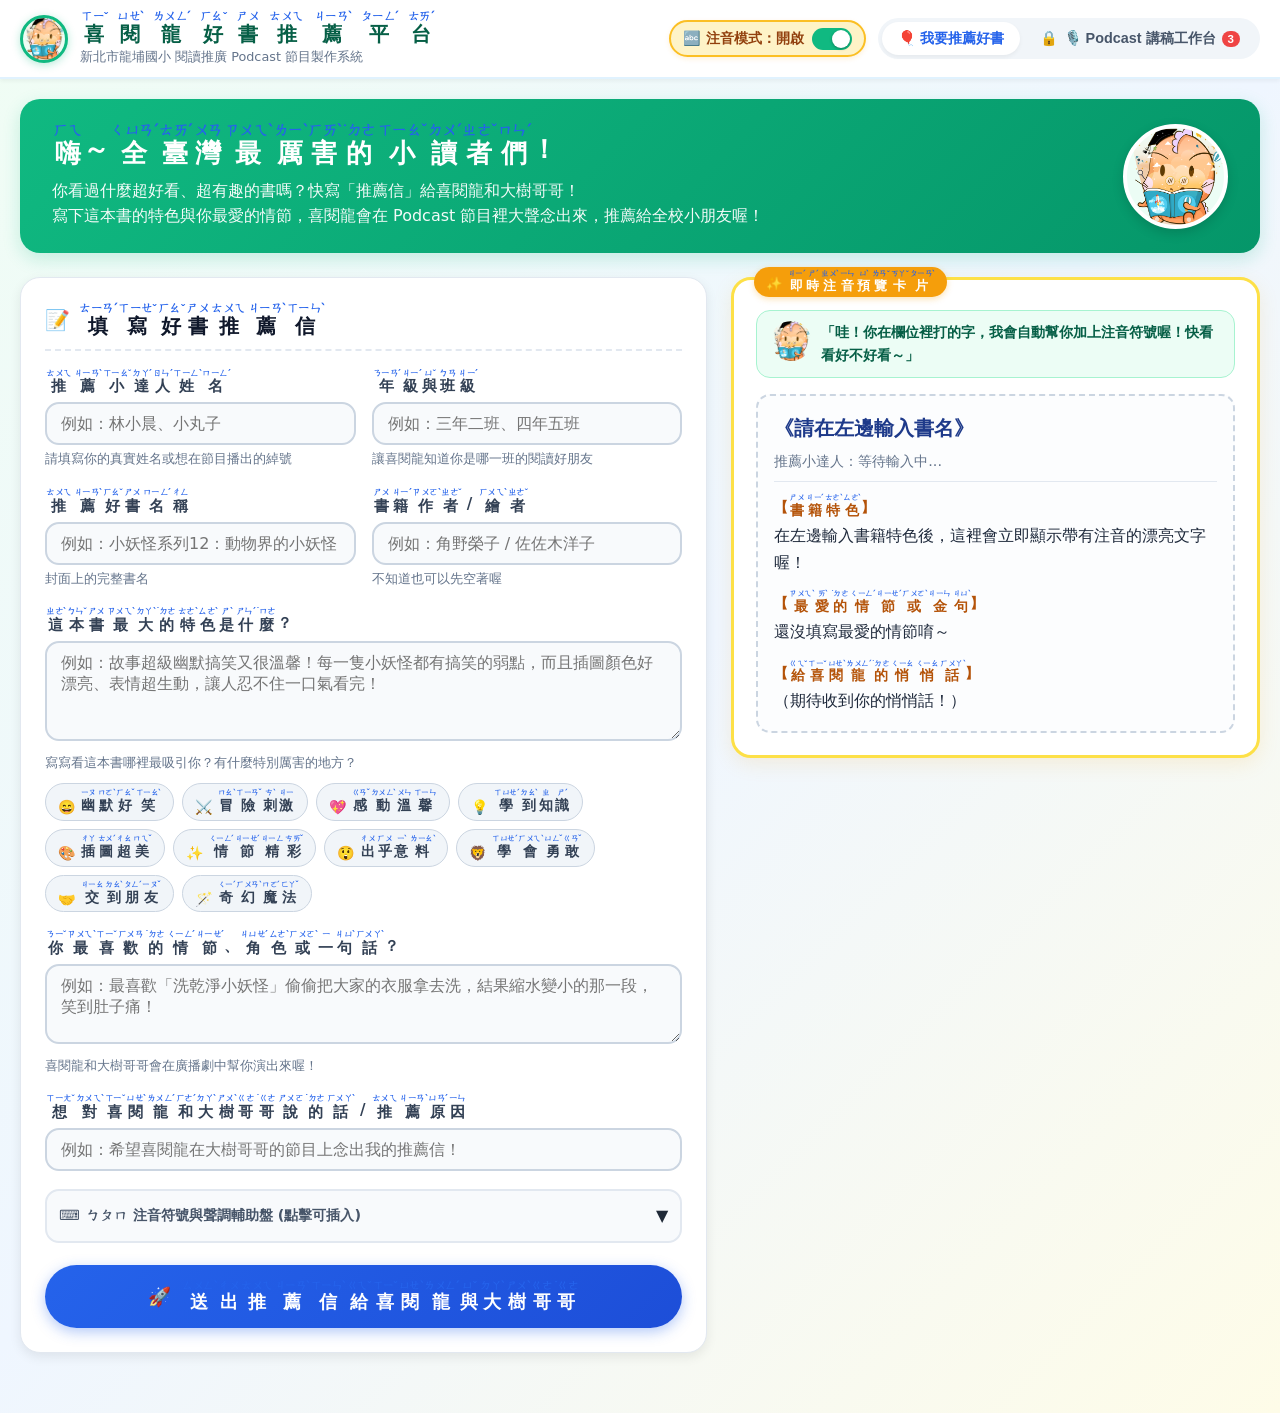
==== index.html @ 8f0fff49 "Add files via upload" ====
<!DOCTYPE html>
<html lang="zh-TW">
<head>
  <meta charset="UTF-8">
  <meta name="viewport" content="width=device-width, initial-scale=1.0">
  <title>喜閱龍的圖書館奇遇 - 國小好書推薦與 Podcast 講稿平台 (GitHub Pages 版)</title>
  <link rel="stylesheet" href="css/style.css">
  <link rel="icon" href="images/reading-dragon.png" type="image/png">
</head>
<body>

  <!-- ==========================================
       頂部導覽列
       ========================================== -->
  <header class="site-header">
    <div class="header-container">
      <a href="#" class="header-brand" id="brandLink">
        <img src="images/reading-dragon.png" alt="喜閱龍吉祥物" class="brand-mascot">
        <div class="brand-title-box">
          <h1 id="siteTitle">喜閱龍好書推薦平台</h1>
          <p id="siteSubtitle">新北市龍埔國小 閱讀推廣 Podcast 節目製作系統</p>
        </div>
      </a>

      <div class="header-actions">
        <!-- 注音開關切換器 -->
        <div class="zhuyin-switch-container" id="zhuyinToggleBtn" title="點擊切換注音模式">
          <span class="zhuyin-switch-label" id="zhuyinSwitchText">
            🔤 注音模式：開啟
          </span>
          <div class="switch-pill"></div>
        </div>

        <!-- 平台模式分頁 (含教師鎖定圖示) -->
        <nav class="tab-nav">
          <button class="tab-btn active" data-tab="recommendTab" id="tabBtnRecommend">
            🎈 我要推薦好書
          </button>
          <button class="tab-btn" data-tab="studioTab" id="tabBtnStudio">
            <span id="studioLockIcon">🔒</span> 🎙️ Podcast 講稿工作台 <span class="badge" id="inboxCountBadge">0</span>
          </button>
        </nav>
      </div>
    </div>
  </header>

  <!-- ==========================================
       主內容容器
       ========================================== -->
  <main class="main-content">

    <!-- ──────────────────────────────────────────
         分頁一：學童推薦好書專區 (Student Tab)
         ────────────────────────────────────────── -->
    <section class="tab-view active" id="recommendTab">
      
      <!-- 英雄橫幅 (Hero Banner) -->
      <div class="hero-banner">
        <div class="hero-text">
          <h2 id="bannerHeading">嗨～全臺灣最厲害的小讀者們！</h2>
          <p id="bannerDesc">
            你看過什麼超好看、超有趣的書嗎？快寫「推薦信」給喜閱龍和大樹哥哥！<br>
            寫下這本書的特色與你最愛的情節，喜閱龍會在 Podcast 節目裡大聲念出來，推薦給全校小朋友喔！
          </p>
        </div>
        <img src="images/reading-dragon.png" alt="喜閱龍閱讀中" class="hero-dragon-img">
      </div>

      <!-- 雙欄佈局：左表單、右即時注音預覽 -->
      <div class="recommend-layout">
        
        <!-- 左側：直接輸入推薦表單 -->
        <div class="card form-card">
          <h3 class="card-title">
            <span>📝</span>
            <span id="formTitle">填寫好書推薦信</span>
          </h3>

          <form id="recommendForm">
            <!-- 推薦人姓名與班級 -->
            <div class="form-row">
              <div class="form-group">
                <label class="form-label" for="studentName" id="lblStudentName">
                  推薦小達人姓名 <span class="label-required">*</span>
                </label>
                <input type="text" id="studentName" class="input-field" placeholder="例如：林小晨、小丸子" required>
                <div class="form-hint" id="hintStudentName">請填寫你的真實姓名或想在節目播出的綽號</div>
              </div>

              <div class="form-group">
                <label class="form-label" for="gradeClass" id="lblGradeClass">
                  年級與班級 <span class="label-required">*</span>
                </label>
                <input type="text" id="gradeClass" class="input-field" placeholder="例如：三年二班、四年五班" required>
                <div class="form-hint" id="hintGradeClass">讓喜閱龍知道你是哪一班的閱讀好朋友</div>
              </div>
            </div>

            <!-- 書名與作者 -->
            <div class="form-row">
              <div class="form-group">
                <label class="form-label" for="bookTitle" id="lblBookTitle">
                  推薦好書名稱 <span class="label-required">*</span>
                </label>
                <input type="text" id="bookTitle" class="input-field" placeholder="例如：小妖怪系列12：動物界的小妖怪" required>
                <div class="form-hint" id="hintBookTitle">封面上的完整書名</div>
              </div>

              <div class="form-group">
                <label class="form-label" for="author" id="lblAuthor">
                  書籍作者 / 繪者
                </label>
                <input type="text" id="author" class="input-field" placeholder="例如：角野榮子 / 佐佐木洋子">
                <div class="form-hint" id="hintAuthor">不知道也可以先空著喔</div>
              </div>
            </div>

            <!-- 書籍特色 (核心欄位) -->
            <div class="form-group">
              <label class="form-label" for="bookFeatures" id="lblBookFeatures">
                這本書最大的特色是什麼？ <span class="label-required">*</span>
              </label>
              <textarea id="bookFeatures" class="textarea-field" placeholder="例如：故事超級幽默搞笑又很溫馨！每一隻小妖怪都有搞笑的弱點，而且插圖顏色好漂亮、表情超生動，讓人忍不住一口氣看完！" required></textarea>
              <div class="form-hint" id="hintBookFeatures">寫寫看這本書哪裡最吸引你？有什麼特別厲害的地方？</div>

              <!-- 快捷靈感標籤 (點擊可直接加到特色) -->
              <div class="tag-container" id="featureTagList">
                <!-- 由 JavaScript 自動產生 -->
              </div>
            </div>

            <!-- 最喜歡的情節或金句 -->
            <div class="form-group">
              <label class="form-label" for="favoriteQuote" id="lblFavoriteQuote">
                你最喜歡的情節、角色或一句話？
              </label>
              <textarea id="favoriteQuote" class="textarea-field" style="min-height: 80px;" placeholder="例如：最喜歡「洗乾淨小妖怪」偷偷把大家的衣服拿去洗，結果縮水變小的那一段，笑到肚子痛！"></textarea>
              <div class="form-hint" id="hintFavoriteQuote">喜閱龍和大樹哥哥會在廣播劇中幫你演出來喔！</div>
            </div>

            <!-- 想對喜閱龍與大樹哥哥說的話 -->
            <div class="form-group">
              <label class="form-label" for="studentMessage" id="lblStudentMessage">
                想對喜閱龍和大樹哥哥說的話 / 推薦原因
              </label>
              <input type="text" id="studentMessage" class="input-field" placeholder="例如：希望喜閱龍在大樹哥哥的節目上念出我的推薦信！">
            </div>

            <!-- 注音符號輔助小工具 (可展開) -->
            <div class="zhuyin-assistant-box">
              <div class="assistant-header" id="assistantToggle">
                <span class="assistant-title">
                  <span>⌨️</span> ㄅㄆㄇ 注音符號與聲調輔助盤 (點擊可插入)
                </span>
                <span id="assistantArrow">▼</span>
              </div>
              <div class="zhuyin-keypad" id="zhuyinKeypad" style="display: none;">
                <!-- 由 JavaScript 產生注音鍵 -->
              </div>
            </div>

            <!-- 送出按鈕 -->
            <div class="submit-btn-box">
              <button type="submit" class="btn-primary" id="btnSubmitRecommendation">
                <span>🚀</span> <span id="btnSubmitText">送出推薦信給喜閱龍與大樹哥哥</span>
              </button>
            </div>
          </form>
        </div>

        <!-- 右側：即時注音推薦卡片 (Live Ruby Preview Card) -->
        <div class="preview-column">
          <div class="preview-sticky">
            <div class="preview-card">
              <div class="preview-badge" id="previewBadgeText">✨ 即時注音預覽卡片</div>
              
              <!-- 喜閱龍對話氣泡 -->
              <div class="preview-dragon-dialog">
                <img src="images/reading-dragon.png" alt="喜閱龍" class="dialog-avatar">
                <div class="dialog-bubble" id="dragonEncourageBubble">
                  「哇！你在欄位裡打的字，我會自動幫你加上注音符號喔！快看看好不好看～」
                </div>
              </div>

              <!-- 成果卡片內容區 -->
              <div class="preview-content-box" id="previewContentBox">
                <div class="preview-book-title" id="previewBookTitle">
                  《請在左邊輸入書名》
                </div>
                <div class="preview-meta" id="previewMeta">
                  推薦小達人：等待輸入中...
                </div>

                <div class="preview-section-title" id="lblPreviewFeatures">【書籍特色】</div>
                <div class="preview-section-body" id="previewFeatures">
                  在左邊輸入書籍特色後，這裡會立即顯示帶有注音的漂亮文字喔！
                </div>

                <div class="preview-section-title" id="lblPreviewQuote" style="margin-top: 14px;">【最愛的情節或金句】</div>
                <div class="preview-section-body" id="previewQuote">
                  還沒填寫最愛的情節唷～
                </div>

                <div class="preview-section-title" id="lblPreviewMessage" style="margin-top: 14px;">【給喜閱龍的悄悄話】</div>
                <div class="preview-section-body" id="previewMessage">
                  （期待收到你的悄悄話！）
                </div>
              </div>
            </div>
          </div>
        </div>

      </div>
    </section>

    <!-- ──────────────────────────────────────────
         分頁二：PODCAST 講稿工作台 (Studio Tab)
         ────────────────────────────────────────── -->
    <section class="tab-view" id="studioTab">
      <div class="studio-grid">
        
        <!-- 左側：推薦信收件匣 (Inbox) -->
        <div class="card inbox-card-panel">
          <div class="card-title" style="justify-content: space-between; flex-wrap: wrap;">
            <span>📬 收到的小朋友推薦</span>
            <div style="display: flex; gap: 6px;">
              <button class="btn-action" id="btnExportData" title="匯出所有推薦信資料備份">💾 備份</button>
              <button class="btn-action" id="btnImportData" title="匯入推薦信備份檔">📥 匯入</button>
            </div>
          </div>
          <p style="font-size: 0.85rem; color: #64748b; margin-bottom: 14px;">
            點擊任一推薦信，即可一鍵套用《喜閱龍 3 分鐘廣播劇》SOP 自動生成 Podcast 講稿！
          </p>

          <input type="file" id="importFileInput" accept=".json" style="display: none;">
          <div class="inbox-list" id="inboxList">
            <!-- 由 JavaScript 動態渲染 -->
          </div>
        </div>

        <!-- 右側：講稿編輯與存檔工作區 (Editor & Archive) -->
        <div class="script-editor-container">
          
          <!-- 頂部工具列 -->
          <div class="editor-toolbar">
            <div class="toolbar-title-box">
              <h3 id="currentEditorTitle">🎙️ Podcast 講稿編寫器</h3>
              <p style="font-size: 0.82rem; color: #64748b;" id="currentEditorMeta">
                依照《喜閱龍的3分鐘圖書館奇遇》SOP 規格自動對接
              </p>
            </div>

            <div class="toolbar-actions">
              <button class="btn-action" id="btnAddScriptLine">➕ 新增對白句</button>
              <button class="btn-action" id="btnCopyMarkdown">📋 複製 Markdown</button>
              <button class="btn-action success" id="btnSaveScript">💾 講稿存檔</button>
              <button class="btn-action warm" id="btnDownloadDocx" title="直接在瀏覽器生成並下載適合錄音者閱讀的 Word 格式講稿">
                📄 下載 Word (.docx)
              </button>
              <button class="btn-action purple" id="btnDownloadPython" title="下載可直接用微軟 Edge-TTS 語音合成的 Python 程式碼">
                🐍 下載 Python 腳本
              </button>
              <button class="btn-action" id="btnLockStudio" title="鎖定工作台並回到學生推薦模式" style="color: #92400e; background: #fef3c7;">
                🔒 鎖定回到學生端
              </button>
            </div>
          </div>

          <!-- 集數與中繼資訊列 -->
          <div class="card" style="padding: 16px 20px;">
            <div class="form-row">
              <div class="form-group" style="margin-bottom: 0;">
                <label class="form-label" style="font-size: 0.88rem;">集數編號與節目名稱</label>
                <input type="text" id="scriptEpisodeName" class="input-field" value="喜閱龍_第一集_動物界的小妖怪">
              </div>
              <div class="form-group" style="margin-bottom: 0;">
                <label class="form-label" style="font-size: 0.88rem;">小讀者推薦人資訊</label>
                <input type="text" id="scriptRecommenderInfo" class="input-field" value="三年二班 林小晨小朋友">
              </div>
            </div>
          </div>

          <!-- 對白清單工作區 -->
          <div class="card">
            <div style="font-size: 1.1rem; font-weight: 800; margin-bottom: 14px; display: flex; justify-content: space-between; align-items: center; flex-wrap: wrap; gap: 8px;">
              <span>🎭 廣播劇對白腳本 (共 <span id="scriptLineCount">0</span> 句)</span>
              <span style="font-size: 0.82rem; color: #64748b; font-weight: normal;">
                🌳大樹哥哥: zh-TW-YunJhe | 🦕喜閱龍: zh-TW-HsiaoYu
              </span>
            </div>

            <div class="script-lines-list" id="scriptLinesContainer">
              <!-- 由 JavaScript 動態生成對白行卡片 -->
            </div>
          </div>

          <!-- 產出代碼檢視區 (自動折行，無左右拉條) -->
          <div class="output-tab-container">
            <div style="display: flex; justify-content: space-between; align-items: center; margin-bottom: 12px; flex-wrap: wrap; gap: 8px;">
              <h4 style="font-size: 1rem; color: #334155;">📄 產出講稿即時檢視 (Markdown 講稿 ＆ Python 合成代碼)</h4>
              <div style="display: flex; gap: 8px;">
                <button class="btn-action primary" id="btnToggleMdPreview">Markdown 講稿</button>
                <button class="btn-action" id="btnTogglePyPreview">Python 代碼</button>
              </div>
            </div>
            <pre class="code-preview-block" id="codePreviewBlock">點擊上方「講稿存檔」或「一鍵轉換」後，此處將自動產生符合標準 SOP 的 Markdown 講稿與 Python 代碼。</pre>
          </div>

          <!-- 已存檔講稿清單 (Saved Archive) -->
          <div class="card">
            <div style="font-size: 1.1rem; font-weight: 800; margin-bottom: 12px; display: flex; justify-content: space-between; align-items: center; flex-wrap: wrap; gap: 8px;">
              <span>🗂️ 已存檔 Podcast 講稿庫</span>
            </div>
            <div id="savedScriptsList" style="display: flex; flex-direction: column; gap: 10px;">
              <!-- 由 JavaScript 渲染 -->
            </div>
          </div>

        </div>

      </div>
    </section>

  </main>

  <!-- 教師工作台權限驗證彈窗 (避免學童誤入) -->
  <div class="modal-overlay" id="teacherAuthModal" style="display: none;">
    <div class="modal-card">
      <div class="modal-header">
        <div class="modal-title">
          <span>🔐</span> 教師專用工作台權限驗證
        </div>
        <button type="button" class="modal-close-btn" id="btnCancelAuth">✕</button>
      </div>
      <div class="modal-body">
        <p style="font-size: 0.95rem; color: #475569; margin-bottom: 12px; line-height: 1.6;">
          此工作台為<b>課研組教師與錄音製作團隊專用</b>。<br>
          為避免學童在推薦好書時誤入或變更廣播劇講稿，請輸入教師通行密碼：
        </p>
        <div class="form-group" style="margin-bottom: 6px;">
          <input type="password" id="teacherPasscodeInput" class="input-field" placeholder="請輸入通行密碼 (預設：115)" autofocus>
          <div class="form-hint" style="color: #64748b; margin-top: 6px;">
            💡 系統預設通行碼為 <b>115</b> (代表 115 課研組)
          </div>
        </div>
        <div id="authErrorMsg" style="color: #ef4444; font-size: 0.88rem; font-weight: 700; display: none; margin-top: 8px;">
          ⚠️ 密碼錯誤，請重新輸入！如需協助請洽課研組。
        </div>
      </div>
      <div class="modal-footer">
        <button type="button" class="btn-action" id="btnCancelAuth2">取消回到推薦專區</button>
        <button type="button" class="btn-action primary" id="btnConfirmAuth">🔓 解鎖進入工作台</button>
      </div>
    </div>
  </div>

  <!-- 浮動提示元件 (Toast) -->
  <div class="toast" id="toastBox">
    <span id="toastIcon">✨</span>
    <span id="toastMessage">操作成功</span>
  </div>

  <!-- 引用外部函式庫 (均包含於本專案中，支援純前端與離線運作) -->
  <script src="lib/pinyin-pro.js"></script>
  <script src="lib/zhuyin-engine.js"></script>
  <script src="lib/docx.umd.js"></script>
  <script src="lib/FileSaver.min.js"></script>
  <script src="js/app.js"></script>
</body>
</html>
---- css/style.css ----
/* ==========================================================================
   國小學童閱讀推薦平台 & 喜閱龍 PODCAST 講稿編寫系統
   設計風格：童趣活潑、溫暖親切、大字體、注音友善、現代專業
   版面調整：完全無左右拉條 (No Horizontal Scrollbars)、流暢響應式寬度
   ========================================================================== */

:root {
  --primary-color: #2563eb;
  --primary-hover: #1d4ed8;
  --primary-light: #eff6ff;
  --dragon-green: #10b981;
  --dragon-dark: #047857;
  --dragon-light: #ecfdf5;
  --warm-yellow: #f59e0b;
  --soft-yellow: #fef3c7;
  --coral-red: #ef4444;
  --soft-pink: #fdf2f8;
  --tree-brown: #8b5cf6;
  --bg-gradient: linear-gradient(135deg, #f0fdf4 0%, #eff6ff 50%, #fefce8 100%);
  --card-bg: #ffffff;
  --text-main: #1f2937;
  --text-muted: #4b5563;
  --border-color: #e2e8f0;
  --radius-sm: 8px;
  --radius-md: 14px;
  --radius-lg: 20px;
  --radius-pill: 9999px;
  --shadow-sm: 0 2px 4px rgba(0, 0, 0, 0.05);
  --shadow-md: 0 4px 12px rgba(0, 0, 0, 0.08);
  --shadow-lg: 0 8px 24px rgba(0, 0, 0, 0.12);
  --font-family: system-ui, -apple-system, "Segoe UI", Roboto, "Helvetica Neue", "Microsoft JhengHei", "微軟正黑體", sans-serif;
  --font-zhuyin: "BiauKai", "DFKai-SB", "標楷體", "Microsoft JhengHei", sans-serif;
}

/* 全域重設與防止左右拉條 */
*, *::before, *::after {
  box-sizing: border-box;
  margin: 0;
  padding: 0;
}

html, body {
  width: 100%;
  max-width: 100vw;
  overflow-x: hidden; /* 徹底杜絕左右捲軸拉條 */
}

body {
  font-family: var(--font-family);
  background: var(--bg-gradient);
  color: var(--text-main);
  min-height: 100vh;
  line-height: 1.6;
  padding-bottom: 60px;
}

/* ==========================================================================
   注音模式 (Ruby & Bopomofo)
   ========================================================================== */
ruby.zhuyin-char {
  display: inline-flex;
  flex-direction: column-reverse;
  align-items: center;
  justify-content: center;
  vertical-align: bottom;
  margin: 0 1px;
  line-height: 1.25;
}

rt.zhuyin-rt {
  font-family: var(--font-zhuyin);
  font-size: 0.58em;
  font-weight: 600;
  color: #2563eb;
  line-height: 1;
  text-align: center;
  user-select: none;
  letter-spacing: -0.5px;
  display: block;
}

/* 關閉注音模式時 */
body.zhuyin-off rt.zhuyin-rt {
  display: none !important;
}

body.zhuyin-off ruby.zhuyin-char {
  display: inline;
  margin: 0;
}

/* ==========================================================================
   頂部導覽列 (Header)
   ========================================================================== */
.site-header {
  background: rgba(255, 255, 255, 0.95);
  backdrop-filter: blur(10px);
  border-bottom: 2px solid #e0f2fe;
  position: sticky;
  top: 0;
  z-index: 100;
  box-shadow: var(--shadow-sm);
  width: 100%;
}

.header-container {
  max-width: 1400px;
  width: 100%;
  margin: 0 auto;
  padding: 10px 20px;
  display: flex;
  align-items: center;
  justify-content: space-between;
  flex-wrap: wrap;
  gap: 12px;
}

.header-brand {
  display: flex;
  align-items: center;
  gap: 12px;
  text-decoration: none;
  color: inherit;
}

.brand-mascot {
  width: 48px;
  height: 48px;
  border-radius: 50%;
  object-fit: cover;
  border: 3px solid #10b981;
  background: #ecfdf5;
  box-shadow: 0 2px 8px rgba(16, 185, 129, 0.3);
  transition: transform 0.3s ease;
  flex-shrink: 0;
}

.brand-mascot:hover {
  transform: rotate(8deg) scale(1.08);
}

.brand-title-box h1 {
  font-size: 1.25rem;
  font-weight: 800;
  color: #065f46;
  display: flex;
  align-items: center;
  gap: 8px;
}

.brand-title-box p {
  font-size: 0.8rem;
  color: #64748b;
  font-weight: 500;
}

.header-actions {
  display: flex;
  align-items: center;
  flex-wrap: wrap;
  gap: 12px;
}

/* 注音開關切換器 */
.zhuyin-switch-container {
  display: flex;
  align-items: center;
  gap: 8px;
  background: var(--soft-yellow);
  padding: 5px 12px;
  border-radius: var(--radius-pill);
  border: 2px solid #fbbf24;
  cursor: pointer;
  user-select: none;
  box-shadow: 0 2px 5px rgba(245, 158, 11, 0.15);
  transition: all 0.2s ease;
}

.zhuyin-switch-container:hover {
  background: #fde68a;
  transform: translateY(-1px);
}

.zhuyin-switch-label {
  font-weight: 700;
  color: #92400e;
  font-size: 0.88rem;
  display: flex;
  align-items: center;
  gap: 4px;
}

.switch-pill {
  width: 40px;
  height: 22px;
  background: #d1d5db;
  border-radius: 11px;
  position: relative;
  transition: background 0.3s;
}

.switch-pill::after {
  content: '';
  position: absolute;
  top: 2px;
  left: 2px;
  width: 18px;
  height: 18px;
  background: white;
  border-radius: 50%;
  transition: transform 0.3s cubic-bezier(0.4, 0, 0.2, 1);
  box-shadow: 0 1px 3px rgba(0, 0, 0, 0.3);
}

body:not(.zhuyin-off) .switch-pill {
  background: #10b981;
}

body:not(.zhuyin-off) .switch-pill::after {
  transform: translateX(18px);
}

/* 平台模式分頁按鈕 */
.tab-nav {
  display: flex;
  background: #f1f5f9;
  padding: 4px;
  border-radius: var(--radius-pill);
  gap: 4px;
}

.tab-btn {
  border: none;
  background: transparent;
  padding: 7px 16px;
  border-radius: var(--radius-pill);
  font-size: 0.9rem;
  font-weight: 700;
  cursor: pointer;
  color: #475569;
  display: flex;
  align-items: center;
  gap: 6px;
  transition: all 0.2s ease;
  white-space: nowrap;
}

.tab-btn:hover {
  color: #1e293b;
}

.tab-btn.active {
  background: white;
  color: var(--primary-color);
  box-shadow: var(--shadow-sm);
}

.badge {
  background: #ef4444;
  color: white;
  font-size: 0.72rem;
  padding: 2px 6px;
  border-radius: 10px;
  font-weight: 800;
}

/* 教師專用鎖定模式標記 */
.teacher-mode-pill {
  display: inline-flex;
  align-items: center;
  gap: 6px;
  background: #fef3c7;
  color: #92400e;
  border: 1px solid #f59e0b;
  padding: 4px 10px;
  border-radius: var(--radius-pill);
  font-size: 0.8rem;
  font-weight: 700;
}

/* ==========================================================================
   主內容區 (Main Container) - 流暢寬度無左右拉條
   ========================================================================== */
.main-content {
  max-width: 1400px;
  width: 100%;
  margin: 20px auto 0;
  padding: 0 20px;
  box-sizing: border-box;
}

.tab-view {
  display: none;
  width: 100%;
  max-width: 100%;
  animation: fadeIn 0.3s ease;
}

.tab-view.active {
  display: block;
}

@keyframes fadeIn {
  from { opacity: 0; transform: translateY(6px); }
  to { opacity: 1; transform: translateY(0); }
}

/* ==========================================================================
   學童推薦專區 (Student Tab)
   ========================================================================== */
.hero-banner {
  background: linear-gradient(135deg, #10b981 0%, #059669 100%);
  color: white;
  border-radius: var(--radius-lg);
  padding: 24px 32px;
  display: flex;
  align-items: center;
  justify-content: space-between;
  gap: 20px;
  margin-bottom: 24px;
  box-shadow: 0 6px 18px rgba(16, 185, 129, 0.2);
  position: relative;
  overflow: hidden;
  width: 100%;
}

.hero-text h2 {
  font-size: 1.6rem;
  font-weight: 800;
  margin-bottom: 8px;
}

.hero-text p {
  font-size: 1rem;
  opacity: 0.95;
  line-height: 1.6;
}

.hero-dragon-img {
  width: 105px;
  height: 105px;
  object-fit: cover;
  border-radius: 50%;
  border: 4px solid white;
  box-shadow: 0 4px 12px rgba(0, 0, 0, 0.15);
  background: #ecfdf5;
  flex-shrink: 0;
}

/* 推薦專區佈局 */
.recommend-layout {
  display: grid;
  grid-template-columns: 1.3fr minmax(320px, 1fr);
  gap: 24px;
  width: 100%;
}

@media (max-width: 950px) {
  .recommend-layout {
    grid-template-columns: 1fr;
  }
}

.card {
  background: var(--card-bg);
  border-radius: var(--radius-lg);
  padding: 24px;
  box-shadow: var(--shadow-md);
  border: 1px solid var(--border-color);
  width: 100%;
  box-sizing: border-box;
}

.card-title {
  font-size: 1.25rem;
  font-weight: 800;
  color: #0f172a;
  display: flex;
  align-items: center;
  gap: 8px;
  margin-bottom: 18px;
  padding-bottom: 10px;
  border-bottom: 2px dashed #e2e8f0;
}

/* 表單元件 */
.form-group {
  margin-bottom: 18px;
  width: 100%;
}

.form-row {
  display: grid;
  grid-template-columns: 1fr 1fr;
  gap: 16px;
  width: 100%;
}

@media (max-width: 640px) {
  .form-row {
    grid-template-columns: 1fr;
  }
}

.form-label {
  display: block;
  font-size: 0.95rem;
  font-weight: 700;
  color: #334155;
  margin-bottom: 6px;
}

.label-required {
  color: #ef4444;
  margin-left: 4px;
}

.form-hint {
  font-size: 0.8rem;
  color: #64748b;
  margin-top: 4px;
}

.input-field, .select-field, .textarea-field {
  width: 100%;
  padding: 10px 14px;
  font-size: 1rem;
  font-family: inherit;
  border: 2px solid #cbd5e1;
  border-radius: var(--radius-md);
  background: #f8fafc;
  color: #1e293b;
  transition: all 0.2s ease;
  outline: none;
  box-sizing: border-box;
}

.input-field:focus, .select-field:focus, .textarea-field:focus {
  border-color: #3b82f6;
  background: #ffffff;
  box-shadow: 0 0 0 3px rgba(59, 130, 246, 0.15);
}

.textarea-field {
  resize: vertical;
  min-height: 100px;
}

/* 快捷靈感標籤 */
.tag-container {
  display: flex;
  flex-wrap: wrap;
  gap: 8px;
  margin-top: 10px;
}

.tag-btn {
  background: #f1f5f9;
  border: 1px solid #cbd5e1;
  border-radius: var(--radius-pill);
  padding: 5px 12px;
  font-size: 0.88rem;
  font-weight: 600;
  color: #334155;
  cursor: pointer;
  transition: all 0.2s ease;
  user-select: none;
}

.tag-btn:hover {
  background: #e0f2fe;
  border-color: #38bdf8;
  color: #0369a1;
  transform: translateY(-1px);
}

/* 注音小鍵盤 / 輔助工具 */
.zhuyin-assistant-box {
  background: #f8fafc;
  border: 2px solid #e2e8f0;
  border-radius: var(--radius-md);
  padding: 12px;
  margin-top: 14px;
}

.assistant-header {
  display: flex;
  align-items: center;
  justify-content: space-between;
  cursor: pointer;
  user-select: none;
}

.assistant-title {
  font-size: 0.9rem;
  font-weight: 700;
  color: #475569;
  display: flex;
  align-items: center;
  gap: 6px;
}

.zhuyin-keypad {
  display: grid;
  grid-template-columns: repeat(auto-fill, minmax(30px, 1fr));
  gap: 5px;
  margin-top: 10px;
}

.zhuyin-key {
  background: white;
  border: 1px solid #cbd5e1;
  border-radius: 6px;
  padding: 5px 0;
  font-size: 0.95rem;
  font-weight: 700;
  font-family: var(--font-zhuyin);
  color: #1e293b;
  cursor: pointer;
  text-align: center;
  transition: all 0.15s;
}

.zhuyin-key:hover {
  background: #dbeafe;
  border-color: #60a5fa;
  color: #1d4ed8;
  transform: scale(1.08);
}

.zhuyin-key.tone {
  background: #fef3c7;
  border-color: #f59e0b;
  color: #b45309;
}

/* 送出按鈕 */
.submit-btn-box {
  margin-top: 22px;
}

.btn-primary {
  width: 100%;
  background: linear-gradient(135deg, #2563eb 0%, #1d4ed8 100%);
  color: white;
  border: none;
  border-radius: var(--radius-pill);
  padding: 15px 24px;
  font-size: 1.15rem;
  font-weight: 800;
  cursor: pointer;
  display: flex;
  align-items: center;
  justify-content: center;
  gap: 10px;
  box-shadow: 0 4px 14px rgba(37, 99, 235, 0.35);
  transition: all 0.2s ease;
}

.btn-primary:hover {
  background: linear-gradient(135deg, #1d4ed8 0%, #1e40af 100%);
  transform: translateY(-2px);
  box-shadow: 0 6px 20px rgba(37, 99, 235, 0.45);
}

/* 右側預覽卡片 */
.preview-sticky {
  position: sticky;
  top: 86px;
}

.preview-card {
  background: #ffffff;
  border-radius: var(--radius-lg);
  border: 3px solid #fde047;
  padding: 22px;
  box-shadow: 0 6px 20px rgba(245, 158, 11, 0.12);
  position: relative;
  width: 100%;
  box-sizing: border-box;
}

.preview-badge {
  position: absolute;
  top: -13px;
  left: 20px;
  background: #f59e0b;
  color: white;
  font-size: 0.82rem;
  font-weight: 800;
  padding: 3px 12px;
  border-radius: var(--radius-pill);
  box-shadow: 0 2px 6px rgba(245, 158, 11, 0.3);
}

.preview-dragon-dialog {
  display: flex;
  align-items: flex-start;
  gap: 10px;
  background: #ecfdf5;
  border-radius: var(--radius-md);
  padding: 10px 14px;
  margin-top: 8px;
  margin-bottom: 16px;
  border: 1px solid #a7f3d0;
}

.dialog-avatar {
  width: 40px;
  height: 40px;
  border-radius: 50%;
  object-fit: cover;
  flex-shrink: 0;
}

.dialog-bubble {
  font-size: 0.9rem;
  color: #065f46;
  font-weight: 600;
}

.preview-content-box {
  background: #fcfdfe;
  border: 2px dashed #cbd5e1;
  border-radius: var(--radius-md);
  padding: 16px;
  min-height: 220px;
  box-sizing: border-box;
  word-break: break-all;
}

.preview-book-title {
  font-size: 1.25rem;
  font-weight: 800;
  color: #1e3a8a;
  margin-bottom: 6px;
}

.preview-meta {
  font-size: 0.9rem;
  color: #64748b;
  margin-bottom: 12px;
  padding-bottom: 8px;
  border-bottom: 1px solid #e2e8f0;
}

.preview-section-title {
  font-size: 0.85rem;
  font-weight: 700;
  color: #b45309;
  margin-top: 10px;
  margin-bottom: 3px;
}

.preview-section-body {
  font-size: 1rem;
  line-height: 1.7;
  color: #1e293b;
}

/* ==========================================================================
   PODCAST 講稿工作台 (Studio Tab) - 徹底優化版面寬度，不使用左右拉條
   ========================================================================== */
.studio-grid {
  display: grid;
  grid-template-columns: 310px minmax(0, 1fr);
  gap: 20px;
  width: 100%;
  max-width: 100%;
  box-sizing: border-box;
}

@media (max-width: 1080px) {
  .studio-grid {
    grid-template-columns: minmax(0, 1fr);
  }
}

/* 推薦信收件匣 */
.inbox-card-panel {
  width: 100%;
  box-sizing: border-box;
}

.inbox-list {
  display: flex;
  flex-direction: column;
  gap: 10px;
  max-height: 700px;
  overflow-y: auto;
  overflow-x: hidden;
  padding-right: 4px;
  width: 100%;
  box-sizing: border-box;
}

.inbox-card {
  background: white;
  border: 2px solid #e2e8f0;
  border-radius: var(--radius-md);
  padding: 12px 14px;
  cursor: pointer;
  transition: all 0.2s ease;
  width: 100%;
  box-sizing: border-box;
}

.inbox-card:hover {
  border-color: #93c5fd;
  transform: translateY(-2px);
  box-shadow: var(--shadow-sm);
}

.inbox-card.active {
  border-color: #2563eb;
  background: #eff6ff;
  box-shadow: 0 4px 12px rgba(37, 99, 235, 0.12);
}

.inbox-card-header {
  display: flex;
  justify-content: space-between;
  align-items: center;
  margin-bottom: 4px;
}

.inbox-student {
  font-weight: 800;
  font-size: 0.9rem;
  color: #1e293b;
}

.inbox-time {
  font-size: 0.72rem;
  color: #94a3b8;
}

.inbox-book {
  font-weight: 700;
  font-size: 1rem;
  color: #1d4ed8;
  margin-bottom: 4px;
  word-break: break-all;
}

.inbox-features-snippet {
  font-size: 0.82rem;
  color: #64748b;
  display: -webkit-box;
  -webkit-line-clamp: 2;
  -webkit-box-orient: vertical;
  overflow: hidden;
}

/* 講稿編輯核心區 */
.script-editor-container {
  display: flex;
  flex-direction: column;
  gap: 18px;
  width: 100%;
  min-width: 0;
  box-sizing: border-box;
}

.editor-toolbar {
  display: flex;
  align-items: center;
  justify-content: space-between;
  flex-wrap: wrap;
  gap: 10px;
  background: white;
  padding: 14px 18px;
  border-radius: var(--radius-md);
  border: 1px solid var(--border-color);
  box-shadow: var(--shadow-sm);
  width: 100%;
  box-sizing: border-box;
}

.toolbar-title-box h3 {
  font-size: 1.15rem;
  color: #0f172a;
}

.toolbar-actions {
  display: flex;
  gap: 8px;
  flex-wrap: wrap;
  align-items: center;
}

.btn-action {
  border: none;
  background: #f1f5f9;
  color: #334155;
  font-weight: 700;
  font-size: 0.86rem;
  padding: 7px 14px;
  border-radius: var(--radius-pill);
  cursor: pointer;
  display: inline-flex;
  align-items: center;
  gap: 5px;
  transition: all 0.2s ease;
  white-space: nowrap;
}

.btn-action:hover {
  background: #e2e8f0;
  color: #0f172a;
}

.btn-action.success {
  background: #10b981;
  color: white;
}

.btn-action.success:hover {
  background: #059669;
}

.btn-action.primary {
  background: #2563eb;
  color: white;
}

.btn-action.primary:hover {
  background: #1d4ed8;
}

.btn-action.warm {
  background: #f59e0b;
  color: white;
}

.btn-action.warm:hover {
  background: #d97706;
}

.btn-action.purple {
  background: #8b5cf6;
  color: white;
}

.btn-action.purple:hover {
  background: #7c3aed;
}

/* 對白行列表 */
.script-lines-list {
  display: flex;
  flex-direction: column;
  gap: 12px;
  width: 100%;
  box-sizing: border-box;
}

.script-line-card {
  background: white;
  border-radius: var(--radius-md);
  border: 1px solid #e2e8f0;
  padding: 14px 16px;
  box-shadow: var(--shadow-sm);
  transition: all 0.2s ease;
  width: 100%;
  box-sizing: border-box;
}

.script-line-card:hover {
  box-shadow: var(--shadow-md);
  border-color: #cbd5e1;
}

.script-line-card.role-dashu {
  border-left: 6px solid #8b5cf6;
}

.script-line-card.role-dragon {
  border-left: 6px solid #10b981;
}

.script-line-card.role-student {
  border-left: 6px solid #f59e0b;
}

.line-header {
  display: flex;
  align-items: center;
  justify-content: space-between;
  flex-wrap: wrap;
  gap: 10px;
  width: 100%;
  margin-bottom: 10px;
}

.line-header-left {
  display: flex;
  align-items: center;
  gap: 8px;
  flex-wrap: wrap;
}

.line-index-badge {
  background: #f1f5f9;
  color: #475569;
  font-weight: 800;
  font-size: 0.78rem;
  padding: 2px 7px;
  border-radius: 6px;
}

.role-select {
  padding: 4px 8px;
  font-size: 0.85rem;
  font-weight: 700;
  border-radius: 6px;
  border: 1px solid #cbd5e1;
  background: white;
  cursor: pointer;
  outline: none;
}

/* 聲學調校複合控制項 (下拉選單＋手動輸入支援) */
.line-controls {
  display: flex;
  align-items: center;
  flex-wrap: wrap;
  gap: 8px;
  max-width: 100%;
}

.param-combo {
  display: inline-flex;
  align-items: center;
  background: #f8fafc;
  border: 1px solid #cbd5e1;
  border-radius: 6px;
  padding: 2px 4px;
  gap: 3px;
  transition: all 0.2s;
}

.param-combo:focus-within {
  border-color: #3b82f6;
  background: #ffffff;
  box-shadow: 0 0 0 2px rgba(59, 130, 246, 0.15);
}

.param-combo-label {
  font-size: 0.75rem;
  font-weight: 700;
  color: #64748b;
  user-select: none;
}

.param-combo-input {
  width: 58px;
  border: none;
  background: transparent;
  font-size: 0.82rem;
  font-weight: 700;
  color: #1e293b;
  text-align: center;
  outline: none;
  padding: 2px 0;
}

.param-combo-select {
  border: none;
  background: #e2e8f0;
  color: #334155;
  font-size: 0.72rem;
  border-radius: 4px;
  padding: 2px 2px;
  cursor: pointer;
  outline: none;
}

.param-combo-select:hover {
  background: #cbd5e1;
}

.line-delete-btn {
  border: none;
  background: transparent;
  color: #94a3b8;
  cursor: pointer;
  font-size: 1.1rem;
  padding: 3px 6px;
  border-radius: 4px;
  transition: all 0.2s;
}

.line-delete-btn:hover {
  color: #ef4444;
  background: #fee2e2;
}

.line-content-input {
  width: 100%;
  padding: 8px 12px;
  font-size: 0.98rem;
  font-family: inherit;
  border: 1px solid #cbd5e1;
  border-radius: var(--radius-sm);
  background: #f8fafc;
  outline: none;
  transition: all 0.2s;
  min-height: 56px;
  box-sizing: border-box;
}

.line-content-input:focus {
  background: white;
  border-color: #3b82f6;
  box-shadow: 0 0 0 3px rgba(59, 130, 246, 0.15);
}

.line-note-input {
  width: 100%;
  margin-top: 6px;
  padding: 4px 10px;
  font-size: 0.8rem;
  color: #64748b;
  border: 1px dashed #cbd5e1;
  border-radius: 4px;
  background: #fafafa;
  box-sizing: border-box;
}

/* 產出代碼預覽區 - 自動換行無左右拉條 */
.output-tab-container {
  background: white;
  border-radius: var(--radius-md);
  padding: 18px;
  border: 1px solid var(--border-color);
  box-shadow: var(--shadow-sm);
  width: 100%;
  box-sizing: border-box;
}

.code-preview-block {
  background: #0f172a;
  color: #f8fafc;
  padding: 14px;
  border-radius: var(--radius-sm);
  font-family: Consolas, Monaco, "Courier New", monospace;
  font-size: 0.84rem;
  line-height: 1.5;
  white-space: pre-wrap; /* 自動換行，無左右捲軸 */
  word-break: break-all;
  overflow-wrap: break-word;
  max-height: 380px;
  overflow-y: auto;
  overflow-x: hidden;
  box-sizing: border-box;
}

/* ==========================================================================
   教師權限驗證彈窗 (Teacher Lock Modal)
   ========================================================================== */
.modal-overlay {
  position: fixed;
  top: 0;
  left: 0;
  right: 0;
  bottom: 0;
  background: rgba(15, 23, 42, 0.65);
  backdrop-filter: blur(4px);
  display: flex;
  align-items: center;
  justify-content: center;
  z-index: 1000;
  padding: 20px;
}

.modal-card {
  background: white;
  border-radius: var(--radius-lg);
  max-width: 460px;
  width: 100%;
  padding: 24px;
  box-shadow: var(--shadow-lg);
  border: 2px solid #e2e8f0;
  animation: modalPop 0.25s cubic-bezier(0.34, 1.56, 0.64, 1);
  box-sizing: border-box;
}

@keyframes modalPop {
  from { opacity: 0; transform: scale(0.92); }
  to { opacity: 1; transform: scale(1); }
}

.modal-header {
  display: flex;
  align-items: center;
  justify-content: space-between;
  margin-bottom: 14px;
  padding-bottom: 10px;
  border-bottom: 1px solid #e2e8f0;
}

.modal-title {
  font-size: 1.15rem;
  font-weight: 800;
  color: #0f172a;
  display: flex;
  align-items: center;
  gap: 8px;
}

.modal-close-btn {
  border: none;
  background: transparent;
  color: #94a3b8;
  font-size: 1.2rem;
  cursor: pointer;
  padding: 4px;
}

.modal-close-btn:hover {
  color: #1e293b;
}

.modal-footer {
  display: flex;
  justify-content: flex-end;
  gap: 10px;
  margin-top: 20px;
}

/* 浮動提示訊息 (Toast) */
.toast {
  position: fixed;
  bottom: 24px;
  right: 24px;
  background: #1e293b;
  color: white;
  padding: 12px 20px;
  border-radius: var(--radius-pill);
  font-weight: 700;
  font-size: 0.92rem;
  box-shadow: var(--shadow-lg);
  display: flex;
  align-items: center;
  gap: 8px;
  z-index: 1200;
  transform: translateY(100px);
  opacity: 0;
  transition: all 0.3s cubic-bezier(0.4, 0, 0.2, 1);
}

.toast.show {
  transform: translateY(0);
  opacity: 1;
}

.toast.success {
  background: #059669;
}

.toast.error {
  background: #dc2626;
}
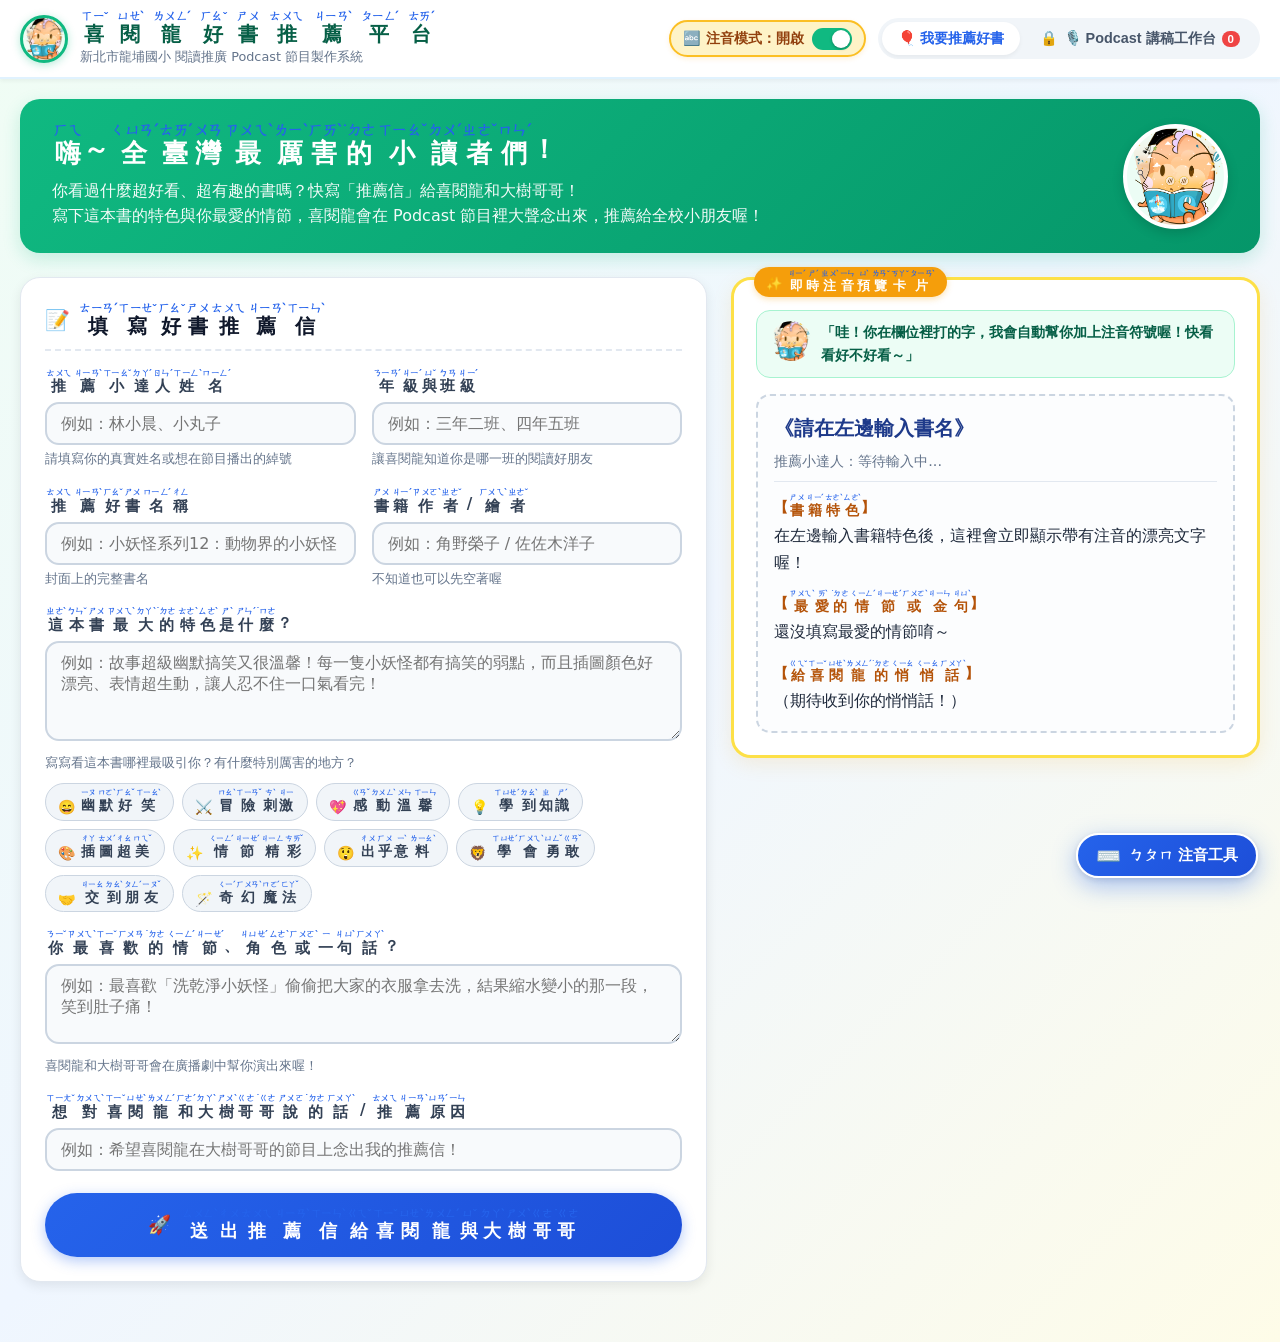
==== commit 39f0121b: "Add files via upload" ====
--- a/index.html
+++ b/index.html
@@ -3,7 +3,7 @@
 <head>
   <meta charset="UTF-8">
   <meta name="viewport" content="width=device-width, initial-scale=1.0">
-  <title>喜閱龍的圖書館奇遇 - 國小好書推薦與 Podcast 講稿平台 (GitHub Pages 版)</title>
+  <title>喜閱龍的圖書館奇遇 - 國小好書推薦與 Podcast 講稿平台</title>
   <link rel="stylesheet" href="css/style.css">
   <link rel="icon" href="images/reading-dragon.png" type="image/png">
 </head>
@@ -31,7 +31,7 @@
           <div class="switch-pill"></div>
         </div>
 
-        <!-- 平台模式分頁 (含教師鎖定圖示) -->
+        <!-- 平台模式分頁 -->
         <nav class="tab-nav">
           <button class="tab-btn active" data-tab="recommendTab" id="tabBtnRecommend">
             🎈 我要推薦好書
@@ -146,19 +146,6 @@
               <input type="text" id="studentMessage" class="input-field" placeholder="例如：希望喜閱龍在大樹哥哥的節目上念出我的推薦信！">
             </div>
 
-            <!-- 注音符號輔助小工具 (可展開) -->
-            <div class="zhuyin-assistant-box">
-              <div class="assistant-header" id="assistantToggle">
-                <span class="assistant-title">
-                  <span>⌨️</span> ㄅㄆㄇ 注音符號與聲調輔助盤 (點擊可插入)
-                </span>
-                <span id="assistantArrow">▼</span>
-              </div>
-              <div class="zhuyin-keypad" id="zhuyinKeypad" style="display: none;">
-                <!-- 由 JavaScript 產生注音鍵 -->
-              </div>
-            </div>
-
             <!-- 送出按鈕 -->
             <div class="submit-btn-box">
               <button type="submit" class="btn-primary" id="btnSubmitRecommendation">
@@ -221,18 +208,14 @@
         
         <!-- 左側：推薦信收件匣 (Inbox) -->
         <div class="card inbox-card-panel">
-          <div class="card-title" style="justify-content: space-between; flex-wrap: wrap;">
+          <h3 class="card-title" style="justify-content: space-between;">
             <span>📬 收到的小朋友推薦</span>
-            <div style="display: flex; gap: 6px;">
-              <button class="btn-action" id="btnExportData" title="匯出所有推薦信資料備份">💾 備份</button>
-              <button class="btn-action" id="btnImportData" title="匯入推薦信備份檔">📥 匯入</button>
-            </div>
-          </div>
+            <button class="btn-action" id="btnRefreshInbox" title="重新整理">🔄 重新整理</button>
+          </h3>
           <p style="font-size: 0.85rem; color: #64748b; margin-bottom: 14px;">
-            點擊任一推薦信，即可一鍵套用《喜閱龍 3 分鐘廣播劇》SOP 自動生成 Podcast 講稿！
+            點擊推薦信，即可一鍵將學童心得以《喜閱龍 3 分鐘廣播劇》標準 SOP 生成專屬 Podcast 講稿！
           </p>
 
-          <input type="file" id="importFileInput" accept=".json" style="display: none;">
           <div class="inbox-list" id="inboxList">
             <!-- 由 JavaScript 動態渲染 -->
           </div>
@@ -254,11 +237,11 @@
               <button class="btn-action" id="btnAddScriptLine">➕ 新增對白句</button>
               <button class="btn-action" id="btnCopyMarkdown">📋 複製 Markdown</button>
               <button class="btn-action success" id="btnSaveScript">💾 講稿存檔</button>
-              <button class="btn-action warm" id="btnDownloadDocx" title="直接在瀏覽器生成並下載適合錄音者閱讀的 Word 格式講稿">
+              <button class="btn-action warm" id="btnDownloadDocx" title="下載適合錄音者閱讀的 Word 格式講稿">
                 📄 下載 Word (.docx)
               </button>
-              <button class="btn-action purple" id="btnDownloadPython" title="下載可直接用微軟 Edge-TTS 語音合成的 Python 程式碼">
-                🐍 下載 Python 腳本
+              <button class="btn-action primary" id="btnRunSynthesis" title="透過微軟神經網路語音合成 MP3">
+                🔊 語音合成試聽
               </button>
               <button class="btn-action" id="btnLockStudio" title="鎖定工作台並回到學生推薦模式" style="color: #92400e; background: #fef3c7;">
                 🔒 鎖定回到學生端
@@ -282,37 +265,40 @@
 
           <!-- 對白清單工作區 -->
           <div class="card">
-            <div style="font-size: 1.1rem; font-weight: 800; margin-bottom: 14px; display: flex; justify-content: space-between; align-items: center; flex-wrap: wrap; gap: 8px;">
+            <h4 style="font-size: 1.1rem; margin-bottom: 14px; display: flex; justify-content: space-between; align-items: center;">
               <span>🎭 廣播劇對白腳本 (共 <span id="scriptLineCount">0</span> 句)</span>
               <span style="font-size: 0.82rem; color: #64748b; font-weight: normal;">
                 🌳大樹哥哥: zh-TW-YunJhe | 🦕喜閱龍: zh-TW-HsiaoYu
               </span>
-            </div>
+            </h4>
 
             <div class="script-lines-list" id="scriptLinesContainer">
               <!-- 由 JavaScript 動態生成對白行卡片 -->
             </div>
           </div>
 
-          <!-- 產出代碼檢視區 (自動折行，無左右拉條) -->
+          <!-- 匯出與合成預覽檢視區 -->
           <div class="output-tab-container">
-            <div style="display: flex; justify-content: space-between; align-items: center; margin-bottom: 12px; flex-wrap: wrap; gap: 8px;">
-              <h4 style="font-size: 1rem; color: #334155;">📄 產出講稿即時檢視 (Markdown 講稿 ＆ Python 合成代碼)</h4>
+            <div style="display: flex; justify-content: space-between; align-items: center; margin-bottom: 12px;">
+              <h4 style="font-size: 1rem; color: #334155;">📄 正式產出預覽 (Markdown 講稿 ＆ Python 合成代碼)</h4>
               <div style="display: flex; gap: 8px;">
-                <button class="btn-action primary" id="btnToggleMdPreview">Markdown 講稿</button>
-                <button class="btn-action" id="btnTogglePyPreview">Python 代碼</button>
-              </div>
-            </div>
-            <pre class="code-preview-block" id="codePreviewBlock">點擊上方「講稿存檔」或「一鍵轉換」後，此處將自動產生符合標準 SOP 的 Markdown 講稿與 Python 代碼。</pre>
+                <button class="btn-action" id="btnToggleMdPreview">Markdown 講稿</button>
+                <button class="btn-action" id="btnTogglePyPreview">Python 合成代碼</button>
+              </div>
+            </div>
+            <pre class="code-preview-block" id="codePreviewBlock">點擊上方「儲存講稿存檔」後，此處將自動產生符合標準 SOP 的 Markdown 講稿與 Python Edge-TTS 合成代碼。</pre>
           </div>
 
           <!-- 已存檔講稿清單 (Saved Archive) -->
           <div class="card">
-            <div style="font-size: 1.1rem; font-weight: 800; margin-bottom: 12px; display: flex; justify-content: space-between; align-items: center; flex-wrap: wrap; gap: 8px;">
+            <h4 style="font-size: 1.1rem; margin-bottom: 12px; display: flex; justify-content: space-between; align-items: center;">
               <span>🗂️ 已存檔 Podcast 講稿庫</span>
-            </div>
+              <button class="btn-action" id="btnRefreshSavedScripts">🔄 重新整理清單</button>
+            </h4>
             <div id="savedScriptsList" style="display: flex; flex-direction: column; gap: 10px;">
-              <!-- 由 JavaScript 渲染 -->
+              <div style="font-size: 0.9rem; color: #94a3b8; text-align: center; padding: 20px;">
+                正在載入已存檔講稿...
+              </div>
             </div>
           </div>
 
@@ -354,17 +340,64 @@
     </div>
   </div>
 
+  <!-- ========================================== -->
+  <!-- 浮動注音符號小工具 (隨螢幕移動，手機/平板免上下滑動) -->
+  <!-- ========================================== -->
+  <div id="floatingZhuyinContainer" class="floating-zhuyin-container" style="display: none;">
+    <!-- 頂部列：切換目標欄位 + 倒退/空格/收合按鈕 -->
+    <div class="fzhuyin-header">
+      <div class="fzhuyin-target-wrap">
+        <span class="fzhuyin-target-tag">📍 輸入目標</span>
+        <div class="fzhuyin-field-pills" id="fzhuyinFieldPills">
+          <button type="button" class="fzhuyin-pill active" data-field="bookFeatures">🌟 特色</button>
+          <button type="button" class="fzhuyin-pill" data-field="bookTitle">📖 書名</button>
+          <button type="button" class="fzhuyin-pill" data-field="author">✍️ 作者</button>
+          <button type="button" class="fzhuyin-pill" data-field="favoriteQuote">💬 名句</button>
+          <button type="button" class="fzhuyin-pill" data-field="studentMessage">💌 留言</button>
+          <button type="button" class="fzhuyin-pill" data-field="studentName">👤 姓名</button>
+        </div>
+      </div>
+      <div class="fzhuyin-actions">
+        <button type="button" class="fzhuyin-action-btn" id="fzhuyinBackspaceBtn" title="倒退刪除一個字或符號">⌫ 倒退</button>
+        <button type="button" class="fzhuyin-action-btn" id="fzhuyinSpaceBtn" title="插入空格">␣ 空格</button>
+        <button type="button" class="fzhuyin-action-btn fzhuyin-close-btn" id="fzhuyinCloseBtn" title="收合注音工具">✕ 收合</button>
+      </div>
+    </div>
+
+    <!-- 即時鏡射文字列：解決孩子上下滑動痛點，邊打邊看 -->
+    <div class="fzhuyin-mirror-box">
+      <div class="fzhuyin-mirror-header">
+        <span class="mirror-field-name" id="fzhuyinCurrentFieldName">【這本書最有特色或吸引人的地方】</span>
+        <span class="mirror-hint">即時輸入預覽（免滑動）：</span>
+      </div>
+      <div class="fzhuyin-mirror-content" id="fzhuyinMirrorContent">
+        <span class="fzhuyin-placeholder">（點選下方注音符號即可直接輸入）</span>
+      </div>
+    </div>
+
+    <!-- 注音鍵盤區 (聲母、介音與韻母、聲調、常用標點) -->
+    <div class="fzhuyin-body">
+      <div class="fzhuyin-keypad" id="fzhuyinKeypad">
+        <!-- 由 JavaScript 動態生成按鍵 -->
+      </div>
+    </div>
+  </div>
+
+  <!-- 懸浮快捷按鈕 (FAB)：常駐畫面右下角，隨點隨開 -->
+  <button type="button" id="floatingZhuyinFab" class="floating-zhuyin-fab" title="點擊開啟/收合 ㄅㄆㄇ浮動注音鍵盤">
+    <span class="fab-icon">⌨️</span>
+    <span class="fab-text">ㄅㄆㄇ 注音工具</span>
+  </button>
+
   <!-- 浮動提示元件 (Toast) -->
   <div class="toast" id="toastBox">
     <span id="toastIcon">✨</span>
     <span id="toastMessage">操作成功</span>
   </div>
 
-  <!-- 引用外部函式庫 (均包含於本專案中，支援純前端與離線運作) -->
+  <!-- 引用外部函式庫 -->
   <script src="lib/pinyin-pro.js"></script>
   <script src="lib/zhuyin-engine.js"></script>
-  <script src="lib/docx.umd.js"></script>
-  <script src="lib/FileSaver.min.js"></script>
   <script src="js/app.js"></script>
 </body>
 </html>
--- a/css/style.css
+++ b/css/style.css
@@ -474,64 +474,429 @@
   transform: translateY(-1px);
 }
 
-/* 注音小鍵盤 / 輔助工具 */
-.zhuyin-assistant-box {
+/* ==========================================
+   浮動注音符號小工具 (Floating Zhuyin Dock & FAB)
+   ========================================== */
+
+/* 表單內的引導卡片 */
+.zhuyin-assistant-launcher {
+  background: linear-gradient(135deg, #eff6ff 0%, #f0fdf4 100%);
+  border: 2px dashed #3b82f6;
+  border-radius: var(--radius-md);
+  padding: 14px 16px;
+  margin-top: 16px;
+  cursor: pointer;
+  display: flex;
+  align-items: center;
+  justify-content: space-between;
+  gap: 12px;
+  transition: all 0.2s ease;
+}
+
+.zhuyin-assistant-launcher:hover {
+  background: #dbeafe;
+  border-color: #2563eb;
+  transform: translateY(-2px);
+  box-shadow: 0 6px 16px rgba(37, 99, 235, 0.15);
+}
+
+.launcher-header {
+  display: flex;
+  align-items: center;
+  gap: 12px;
+}
+
+.launcher-icon {
+  font-size: 1.8rem;
+  line-height: 1;
+}
+
+.launcher-title {
+  display: flex;
+  align-items: center;
+  gap: 8px;
+  font-size: 0.98rem;
+  font-weight: 700;
+  color: #1e3a8a;
+}
+
+.launcher-badge {
+  background: #2563eb;
+  color: #ffffff;
+  font-size: 0.75rem;
+  padding: 2px 8px;
+  border-radius: 12px;
+  font-weight: 600;
+}
+
+.launcher-desc {
+  font-size: 0.82rem;
+  color: #475569;
+  margin-top: 2px;
+}
+
+.btn-open-floating-zhuyin {
+  background: #2563eb;
+  color: white;
+  border: none;
+  border-radius: 20px;
+  padding: 6px 14px;
+  font-size: 0.85rem;
+  font-weight: 700;
+  cursor: pointer;
+  white-space: nowrap;
+  display: flex;
+  align-items: center;
+  gap: 4px;
+  transition: background 0.15s;
+}
+
+.btn-open-floating-zhuyin:hover {
+  background: #1d4ed8;
+}
+
+/* 常駐懸浮快捷按鈕 (FAB) */
+.floating-zhuyin-fab {
+  position: fixed;
+  bottom: 22px;
+  right: 22px;
+  z-index: 999;
+  background: linear-gradient(135deg, #2563eb 0%, #1d4ed8 100%);
+  color: #ffffff;
+  border: 2px solid #ffffff;
+  border-radius: 30px;
+  padding: 10px 18px;
+  display: flex;
+  align-items: center;
+  gap: 8px;
+  font-size: 0.95rem;
+  font-weight: 700;
+  cursor: pointer;
+  box-shadow: 0 8px 24px rgba(37, 99, 235, 0.38), 0 2px 6px rgba(0, 0, 0, 0.12);
+  transition: all 0.25s cubic-bezier(0.16, 1, 0.3, 1);
+  user-select: none;
+}
+
+.floating-zhuyin-fab:hover {
+  transform: translateY(-3px) scale(1.03);
+  box-shadow: 0 12px 28px rgba(37, 99, 235, 0.45);
+  background: linear-gradient(135deg, #1d4ed8 0%, #1e40af 100%);
+}
+
+.floating-zhuyin-fab.active {
+  background: linear-gradient(135deg, #0f172a 0%, #334155 100%);
+  box-shadow: 0 8px 20px rgba(15, 23, 42, 0.35);
+}
+
+.fab-icon {
+  font-size: 1.25rem;
+  line-height: 1;
+}
+
+/* 浮動底欄面板 (Floating Dock Container) */
+.floating-zhuyin-container {
+  position: fixed;
+  bottom: 0;
+  left: 0;
+  right: 0;
+  z-index: 1050;
+  background: rgba(255, 255, 255, 0.98);
+  backdrop-filter: blur(16px);
+  -webkit-backdrop-filter: blur(16px);
+  border-top: 2px solid #93c5fd;
+  border-radius: 20px 20px 0 0;
+  box-shadow: 0 -10px 35px rgba(15, 23, 42, 0.22);
+  padding: 10px 16px;
+  padding-bottom: max(14px, env(safe-area-inset-bottom, 14px));
+  max-width: 820px;
+  margin: 0 auto;
+  box-sizing: border-box;
+  animation: slideUpFade 0.22s cubic-bezier(0.16, 1, 0.3, 1);
+}
+
+@keyframes slideUpFade {
+  from {
+    transform: translateY(100%);
+    opacity: 0;
+  }
+  to {
+    transform: translateY(0);
+    opacity: 1;
+  }
+}
+
+/* 浮動面板頂部功能列 */
+.fzhuyin-header {
+  display: flex;
+  align-items: center;
+  justify-content: space-between;
+  gap: 10px;
+  margin-bottom: 8px;
+  flex-wrap: wrap;
+}
+
+.fzhuyin-target-wrap {
+  display: flex;
+  align-items: center;
+  gap: 8px;
+  flex: 1;
+  min-width: 260px;
+  overflow-x: auto;
+  padding-bottom: 2px;
+}
+
+.fzhuyin-target-tag {
+  font-size: 0.78rem;
+  font-weight: 700;
+  color: #1e40af;
+  background: #dbeafe;
+  padding: 3px 8px;
+  border-radius: 10px;
+  white-space: nowrap;
+}
+
+.fzhuyin-field-pills {
+  display: flex;
+  align-items: center;
+  gap: 5px;
+  overflow-x: auto;
+  scrollbar-width: none;
+}
+
+.fzhuyin-field-pills::-webkit-scrollbar {
+  display: none;
+}
+
+.fzhuyin-pill {
+  background: #f1f5f9;
+  border: 1px solid #cbd5e1;
+  border-radius: 14px;
+  padding: 3px 10px;
+  font-size: 0.8rem;
+  font-weight: 700;
+  color: #475569;
+  cursor: pointer;
+  white-space: nowrap;
+  transition: all 0.15s ease;
+}
+
+.fzhuyin-pill:hover {
+  background: #e2e8f0;
+  color: #0f172a;
+}
+
+.fzhuyin-pill.active {
+  background: #2563eb;
+  border-color: #1d4ed8;
+  color: #ffffff;
+  box-shadow: 0 2px 6px rgba(37, 99, 235, 0.3);
+}
+
+.fzhuyin-actions {
+  display: flex;
+  align-items: center;
+  gap: 6px;
+}
+
+.fzhuyin-action-btn {
+  background: #ffffff;
+  border: 1.5px solid #cbd5e1;
+  border-radius: 8px;
+  padding: 4px 10px;
+  font-size: 0.82rem;
+  font-weight: 700;
+  color: #334155;
+  cursor: pointer;
+  transition: all 0.15s ease;
+  user-select: none;
+}
+
+.fzhuyin-action-btn:hover {
   background: #f8fafc;
-  border: 2px solid #e2e8f0;
-  border-radius: var(--radius-md);
-  padding: 12px;
-  margin-top: 14px;
-}
-
-.assistant-header {
-  display: flex;
-  align-items: center;
-  justify-content: space-between;
-  cursor: pointer;
-  user-select: none;
-}
-
-.assistant-title {
-  font-size: 0.9rem;
-  font-weight: 700;
-  color: #475569;
+  border-color: #94a3b8;
+  color: #0f172a;
+}
+
+.fzhuyin-action-btn:active {
+  transform: scale(0.95);
+}
+
+.fzhuyin-action-btn#fzhuyinBackspaceBtn {
+  background: #fef2f2;
+  border-color: #fca5a5;
+  color: #b91c1c;
+}
+
+.fzhuyin-action-btn#fzhuyinBackspaceBtn:hover {
+  background: #fee2e2;
+  color: #991b1b;
+}
+
+.fzhuyin-close-btn {
+  background: #f1f5f9;
+  color: #64748b;
+}
+
+.fzhuyin-close-btn:hover {
+  background: #e2e8f0;
+  color: #0f172a;
+}
+
+/* 即時鏡射文字預覽框 */
+.fzhuyin-mirror-box {
+  background: #f8fafc;
+  border: 1.5px solid #bfdbfe;
+  border-radius: 10px;
+  padding: 6px 12px;
+  margin-bottom: 8px;
+}
+
+.fzhuyin-mirror-header {
   display: flex;
   align-items: center;
   gap: 6px;
-}
-
-.zhuyin-keypad {
+  font-size: 0.76rem;
+  font-weight: 700;
+  color: #3b82f6;
+  margin-bottom: 3px;
+}
+
+.mirror-field-name {
+  color: #1d4ed8;
+  font-weight: 800;
+}
+
+.mirror-hint {
+  color: #64748b;
+}
+
+.fzhuyin-mirror-content {
+  font-size: 1.05rem;
+  font-weight: 600;
+  color: #0f172a;
+  min-height: 28px;
+  max-height: 56px;
+  overflow-y: auto;
+  overflow-x: auto;
+  line-height: 1.5;
+  word-break: break-all;
+}
+
+.fzhuyin-placeholder {
+  color: #94a3b8;
+  font-size: 0.88rem;
+  font-style: italic;
+  font-weight: 500;
+}
+
+/* 注音按鍵區 */
+.fzhuyin-body {
+  max-height: 180px;
+  overflow-y: auto;
+  padding: 2px 0;
+}
+
+.fzhuyin-keypad {
   display: grid;
-  grid-template-columns: repeat(auto-fill, minmax(30px, 1fr));
-  gap: 5px;
-  margin-top: 10px;
-}
-
-.zhuyin-key {
-  background: white;
+  grid-template-columns: repeat(auto-fill, minmax(36px, 1fr));
+  gap: 4px;
+}
+
+.fzhuyin-key {
+  background: #ffffff;
   border: 1px solid #cbd5e1;
-  border-radius: 6px;
-  padding: 5px 0;
-  font-size: 0.95rem;
-  font-weight: 700;
-  font-family: var(--font-zhuyin);
+  border-radius: 7px;
+  min-height: 38px;
+  padding: 2px 0;
+  font-size: 1.05rem;
+  font-weight: 800;
+  font-family: var(--font-zhuyin), -apple-system, sans-serif;
   color: #1e293b;
   cursor: pointer;
   text-align: center;
-  transition: all 0.15s;
-}
-
-.zhuyin-key:hover {
-  background: #dbeafe;
-  border-color: #60a5fa;
+  box-shadow: 0 1px 3px rgba(0,0,0,0.06);
+  transition: transform 0.1s, background-color 0.12s, border-color 0.12s;
+  user-select: none;
+  -webkit-tap-highlight-color: transparent;
+  display: flex;
+  align-items: center;
+  justify-content: center;
+}
+
+.fzhuyin-key:hover {
+  background: #eff6ff;
+  border-color: #3b82f6;
   color: #1d4ed8;
-  transform: scale(1.08);
-}
-
-.zhuyin-key.tone {
-  background: #fef3c7;
+  transform: translateY(-1px);
+}
+
+.fzhuyin-key:active {
+  background: #bfdbfe;
+  border-color: #2563eb;
+  transform: scale(0.92);
+}
+
+/* 聲調按鍵高亮（二聲、三聲、四聲、輕聲） */
+.fzhuyin-key.tone {
+  background: #fffbeb;
   border-color: #f59e0b;
   color: #b45309;
+  font-weight: 900;
+}
+
+.fzhuyin-key.tone:hover {
+  background: #fef3c7;
+  border-color: #d97706;
+}
+
+/* 常用標點按鍵 */
+.fzhuyin-key.punct {
+  background: #f0fdf4;
+  border-color: #86efac;
+  color: #166534;
+}
+
+.fzhuyin-key.punct:hover {
+  background: #dcfce7;
+  border-color: #22c55e;
+}
+
+/* 當浮動面板展開時，表單底部增加邊距，避免送出按鈕被遮擋 */
+body.zhuyin-dock-open .recommend-layout {
+  padding-bottom: 290px;
+}
+
+/* 手機與平板響應式調校 */
+@media (max-width: 640px) {
+  .floating-zhuyin-fab {
+    bottom: 16px;
+    right: 16px;
+    padding: 8px 14px;
+    font-size: 0.88rem;
+  }
+  .floating-zhuyin-container {
+    padding: 8px 10px;
+    border-radius: 16px 16px 0 0;
+  }
+  .fzhuyin-body {
+    max-height: 160px;
+  }
+  .fzhuyin-keypad {
+    grid-template-columns: repeat(auto-fill, minmax(32px, 1fr));
+    gap: 3px;
+  }
+  .fzhuyin-key {
+    min-height: 35px;
+    font-size: 0.98rem;
+  }
+  .zhuyin-assistant-launcher {
+    flex-direction: column;
+    align-items: flex-start;
+  }
+  .btn-open-floating-zhuyin {
+    width: 100%;
+    justify-content: center;
+  }
 }
 
 /* 送出按鈕 */
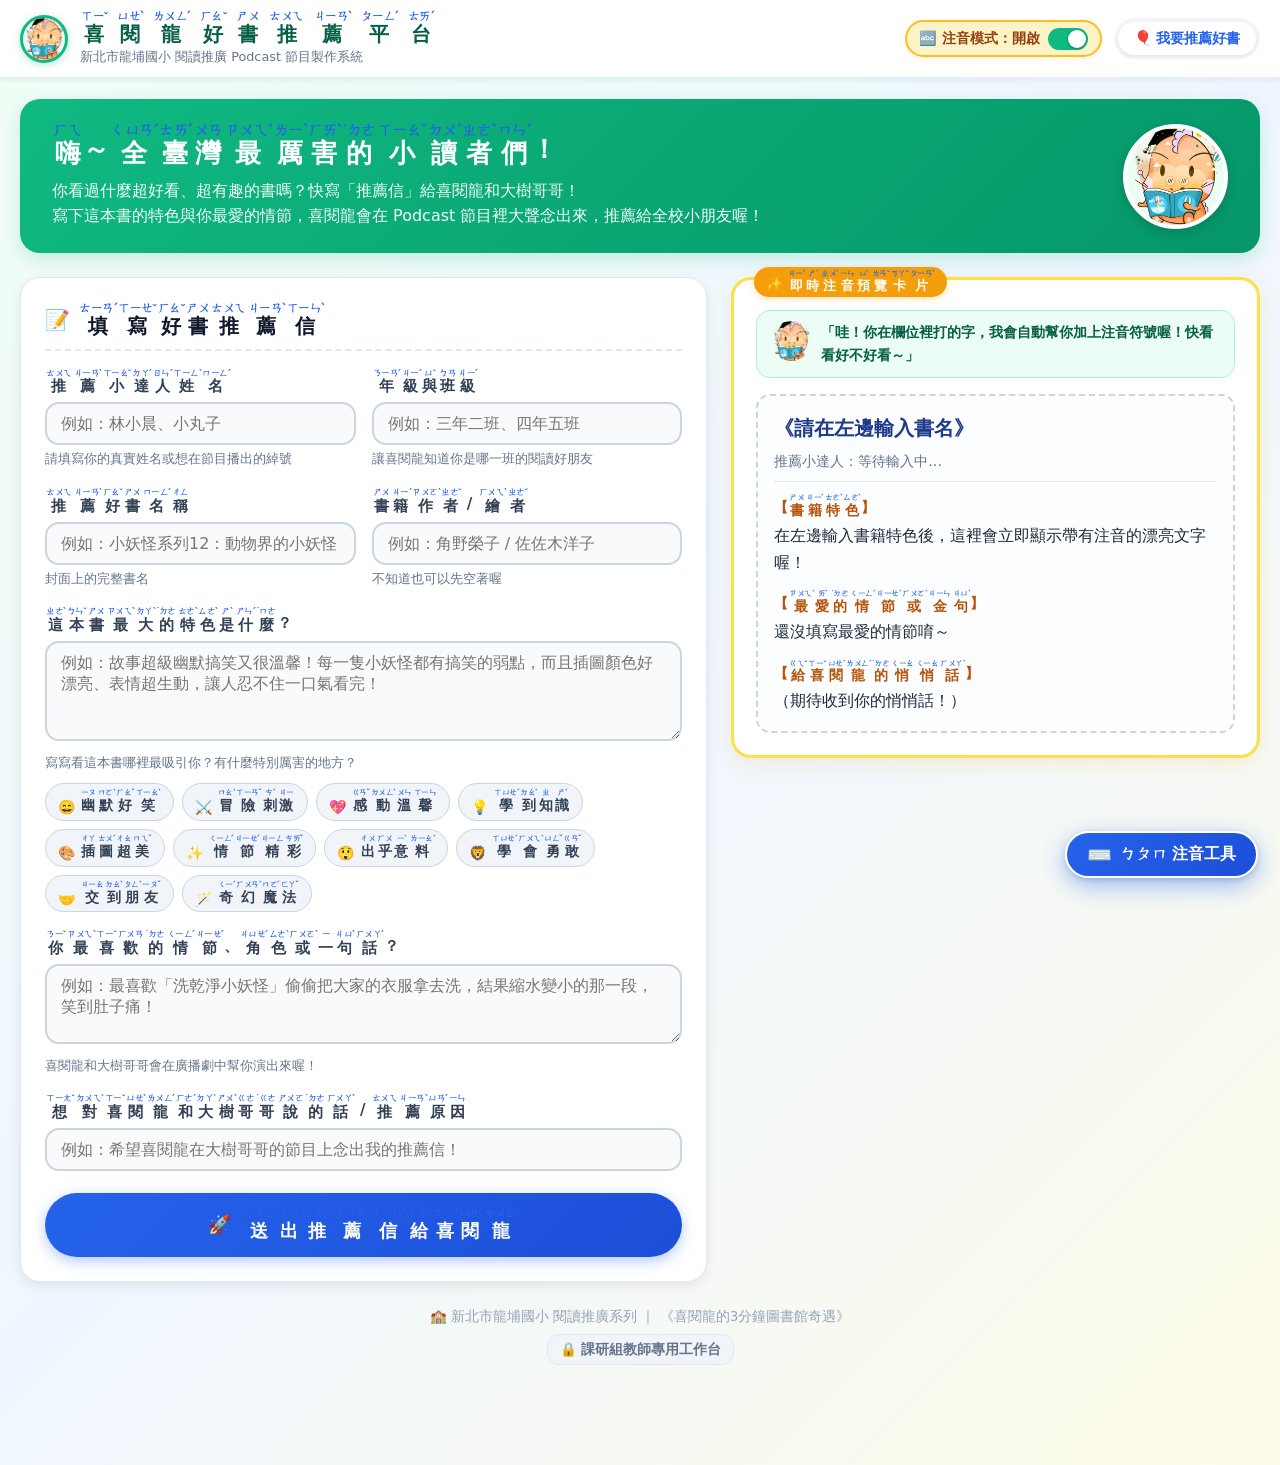
==== commit 10f74cc9: "Add files via upload" ====
--- a/index.html
+++ b/index.html
@@ -1,403 +1,274 @@
-<!DOCTYPE html>
-<html lang="zh-TW">
-<head>
-  <meta charset="UTF-8">
-  <meta name="viewport" content="width=device-width, initial-scale=1.0">
-  <title>喜閱龍的圖書館奇遇 - 國小好書推薦與 Podcast 講稿平台</title>
-  <link rel="stylesheet" href="css/style.css">
-  <link rel="icon" href="images/reading-dragon.png" type="image/png">
-</head>
-<body>
-
-  <!-- ==========================================
-       頂部導覽列
-       ========================================== -->
-  <header class="site-header">
-    <div class="header-container">
-      <a href="#" class="header-brand" id="brandLink">
-        <img src="images/reading-dragon.png" alt="喜閱龍吉祥物" class="brand-mascot">
-        <div class="brand-title-box">
-          <h1 id="siteTitle">喜閱龍好書推薦平台</h1>
-          <p id="siteSubtitle">新北市龍埔國小 閱讀推廣 Podcast 節目製作系統</p>
-        </div>
-      </a>
-
-      <div class="header-actions">
-        <!-- 注音開關切換器 -->
-        <div class="zhuyin-switch-container" id="zhuyinToggleBtn" title="點擊切換注音模式">
-          <span class="zhuyin-switch-label" id="zhuyinSwitchText">
-            🔤 注音模式：開啟
-          </span>
-          <div class="switch-pill"></div>
-        </div>
-
-        <!-- 平台模式分頁 -->
-        <nav class="tab-nav">
-          <button class="tab-btn active" data-tab="recommendTab" id="tabBtnRecommend">
-            🎈 我要推薦好書
-          </button>
-          <button class="tab-btn" data-tab="studioTab" id="tabBtnStudio">
-            <span id="studioLockIcon">🔒</span> 🎙️ Podcast 講稿工作台 <span class="badge" id="inboxCountBadge">0</span>
-          </button>
-        </nav>
-      </div>
-    </div>
-  </header>
-
-  <!-- ==========================================
-       主內容容器
-       ========================================== -->
-  <main class="main-content">
-
-    <!-- ──────────────────────────────────────────
-         分頁一：學童推薦好書專區 (Student Tab)
-         ────────────────────────────────────────── -->
-    <section class="tab-view active" id="recommendTab">
-      
-      <!-- 英雄橫幅 (Hero Banner) -->
-      <div class="hero-banner">
-        <div class="hero-text">
-          <h2 id="bannerHeading">嗨～全臺灣最厲害的小讀者們！</h2>
-          <p id="bannerDesc">
-            你看過什麼超好看、超有趣的書嗎？快寫「推薦信」給喜閱龍和大樹哥哥！<br>
-            寫下這本書的特色與你最愛的情節，喜閱龍會在 Podcast 節目裡大聲念出來，推薦給全校小朋友喔！
-          </p>
-        </div>
-        <img src="images/reading-dragon.png" alt="喜閱龍閱讀中" class="hero-dragon-img">
-      </div>
-
-      <!-- 雙欄佈局：左表單、右即時注音預覽 -->
-      <div class="recommend-layout">
-        
-        <!-- 左側：直接輸入推薦表單 -->
-        <div class="card form-card">
-          <h3 class="card-title">
-            <span>📝</span>
-            <span id="formTitle">填寫好書推薦信</span>
-          </h3>
-
-          <form id="recommendForm">
-            <!-- 推薦人姓名與班級 -->
-            <div class="form-row">
-              <div class="form-group">
-                <label class="form-label" for="studentName" id="lblStudentName">
-                  推薦小達人姓名 <span class="label-required">*</span>
-                </label>
-                <input type="text" id="studentName" class="input-field" placeholder="例如：林小晨、小丸子" required>
-                <div class="form-hint" id="hintStudentName">請填寫你的真實姓名或想在節目播出的綽號</div>
-              </div>
-
-              <div class="form-group">
-                <label class="form-label" for="gradeClass" id="lblGradeClass">
-                  年級與班級 <span class="label-required">*</span>
-                </label>
-                <input type="text" id="gradeClass" class="input-field" placeholder="例如：三年二班、四年五班" required>
-                <div class="form-hint" id="hintGradeClass">讓喜閱龍知道你是哪一班的閱讀好朋友</div>
-              </div>
-            </div>
-
-            <!-- 書名與作者 -->
-            <div class="form-row">
-              <div class="form-group">
-                <label class="form-label" for="bookTitle" id="lblBookTitle">
-                  推薦好書名稱 <span class="label-required">*</span>
-                </label>
-                <input type="text" id="bookTitle" class="input-field" placeholder="例如：小妖怪系列12：動物界的小妖怪" required>
-                <div class="form-hint" id="hintBookTitle">封面上的完整書名</div>
-              </div>
-
-              <div class="form-group">
-                <label class="form-label" for="author" id="lblAuthor">
-                  書籍作者 / 繪者
-                </label>
-                <input type="text" id="author" class="input-field" placeholder="例如：角野榮子 / 佐佐木洋子">
-                <div class="form-hint" id="hintAuthor">不知道也可以先空著喔</div>
-              </div>
-            </div>
-
-            <!-- 書籍特色 (核心欄位) -->
-            <div class="form-group">
-              <label class="form-label" for="bookFeatures" id="lblBookFeatures">
-                這本書最大的特色是什麼？ <span class="label-required">*</span>
-              </label>
-              <textarea id="bookFeatures" class="textarea-field" placeholder="例如：故事超級幽默搞笑又很溫馨！每一隻小妖怪都有搞笑的弱點，而且插圖顏色好漂亮、表情超生動，讓人忍不住一口氣看完！" required></textarea>
-              <div class="form-hint" id="hintBookFeatures">寫寫看這本書哪裡最吸引你？有什麼特別厲害的地方？</div>
-
-              <!-- 快捷靈感標籤 (點擊可直接加到特色) -->
-              <div class="tag-container" id="featureTagList">
-                <!-- 由 JavaScript 自動產生 -->
-              </div>
-            </div>
-
-            <!-- 最喜歡的情節或金句 -->
-            <div class="form-group">
-              <label class="form-label" for="favoriteQuote" id="lblFavoriteQuote">
-                你最喜歡的情節、角色或一句話？
-              </label>
-              <textarea id="favoriteQuote" class="textarea-field" style="min-height: 80px;" placeholder="例如：最喜歡「洗乾淨小妖怪」偷偷把大家的衣服拿去洗，結果縮水變小的那一段，笑到肚子痛！"></textarea>
-              <div class="form-hint" id="hintFavoriteQuote">喜閱龍和大樹哥哥會在廣播劇中幫你演出來喔！</div>
-            </div>
-
-            <!-- 想對喜閱龍與大樹哥哥說的話 -->
-            <div class="form-group">
-              <label class="form-label" for="studentMessage" id="lblStudentMessage">
-                想對喜閱龍和大樹哥哥說的話 / 推薦原因
-              </label>
-              <input type="text" id="studentMessage" class="input-field" placeholder="例如：希望喜閱龍在大樹哥哥的節目上念出我的推薦信！">
-            </div>
-
-            <!-- 送出按鈕 -->
-            <div class="submit-btn-box">
-              <button type="submit" class="btn-primary" id="btnSubmitRecommendation">
-                <span>🚀</span> <span id="btnSubmitText">送出推薦信給喜閱龍與大樹哥哥</span>
-              </button>
-            </div>
-          </form>
-        </div>
-
-        <!-- 右側：即時注音推薦卡片 (Live Ruby Preview Card) -->
-        <div class="preview-column">
-          <div class="preview-sticky">
-            <div class="preview-card">
-              <div class="preview-badge" id="previewBadgeText">✨ 即時注音預覽卡片</div>
-              
-              <!-- 喜閱龍對話氣泡 -->
-              <div class="preview-dragon-dialog">
-                <img src="images/reading-dragon.png" alt="喜閱龍" class="dialog-avatar">
-                <div class="dialog-bubble" id="dragonEncourageBubble">
-                  「哇！你在欄位裡打的字，我會自動幫你加上注音符號喔！快看看好不好看～」
-                </div>
-              </div>
-
-              <!-- 成果卡片內容區 -->
-              <div class="preview-content-box" id="previewContentBox">
-                <div class="preview-book-title" id="previewBookTitle">
-                  《請在左邊輸入書名》
-                </div>
-                <div class="preview-meta" id="previewMeta">
-                  推薦小達人：等待輸入中...
-                </div>
-
-                <div class="preview-section-title" id="lblPreviewFeatures">【書籍特色】</div>
-                <div class="preview-section-body" id="previewFeatures">
-                  在左邊輸入書籍特色後，這裡會立即顯示帶有注音的漂亮文字喔！
-                </div>
-
-                <div class="preview-section-title" id="lblPreviewQuote" style="margin-top: 14px;">【最愛的情節或金句】</div>
-                <div class="preview-section-body" id="previewQuote">
-                  還沒填寫最愛的情節唷～
-                </div>
-
-                <div class="preview-section-title" id="lblPreviewMessage" style="margin-top: 14px;">【給喜閱龍的悄悄話】</div>
-                <div class="preview-section-body" id="previewMessage">
-                  （期待收到你的悄悄話！）
-                </div>
-              </div>
-            </div>
-          </div>
-        </div>
-
-      </div>
-    </section>
-
-    <!-- ──────────────────────────────────────────
-         分頁二：PODCAST 講稿工作台 (Studio Tab)
-         ────────────────────────────────────────── -->
-    <section class="tab-view" id="studioTab">
-      <div class="studio-grid">
-        
-        <!-- 左側：推薦信收件匣 (Inbox) -->
-        <div class="card inbox-card-panel">
-          <h3 class="card-title" style="justify-content: space-between;">
-            <span>📬 收到的小朋友推薦</span>
-            <button class="btn-action" id="btnRefreshInbox" title="重新整理">🔄 重新整理</button>
-          </h3>
-          <p style="font-size: 0.85rem; color: #64748b; margin-bottom: 14px;">
-            點擊推薦信，即可一鍵將學童心得以《喜閱龍 3 分鐘廣播劇》標準 SOP 生成專屬 Podcast 講稿！
-          </p>
-
-          <div class="inbox-list" id="inboxList">
-            <!-- 由 JavaScript 動態渲染 -->
-          </div>
-        </div>
-
-        <!-- 右側：講稿編輯與存檔工作區 (Editor & Archive) -->
-        <div class="script-editor-container">
-          
-          <!-- 頂部工具列 -->
-          <div class="editor-toolbar">
-            <div class="toolbar-title-box">
-              <h3 id="currentEditorTitle">🎙️ Podcast 講稿編寫器</h3>
-              <p style="font-size: 0.82rem; color: #64748b;" id="currentEditorMeta">
-                依照《喜閱龍的3分鐘圖書館奇遇》SOP 規格自動對接
-              </p>
-            </div>
-
-            <div class="toolbar-actions">
-              <button class="btn-action" id="btnAddScriptLine">➕ 新增對白句</button>
-              <button class="btn-action" id="btnCopyMarkdown">📋 複製 Markdown</button>
-              <button class="btn-action success" id="btnSaveScript">💾 講稿存檔</button>
-              <button class="btn-action warm" id="btnDownloadDocx" title="下載適合錄音者閱讀的 Word 格式講稿">
-                📄 下載 Word (.docx)
-              </button>
-              <button class="btn-action primary" id="btnRunSynthesis" title="透過微軟神經網路語音合成 MP3">
-                🔊 語音合成試聽
-              </button>
-              <button class="btn-action" id="btnLockStudio" title="鎖定工作台並回到學生推薦模式" style="color: #92400e; background: #fef3c7;">
-                🔒 鎖定回到學生端
-              </button>
-            </div>
-          </div>
-
-          <!-- 集數與中繼資訊列 -->
-          <div class="card" style="padding: 16px 20px;">
-            <div class="form-row">
-              <div class="form-group" style="margin-bottom: 0;">
-                <label class="form-label" style="font-size: 0.88rem;">集數編號與節目名稱</label>
-                <input type="text" id="scriptEpisodeName" class="input-field" value="喜閱龍_第一集_動物界的小妖怪">
-              </div>
-              <div class="form-group" style="margin-bottom: 0;">
-                <label class="form-label" style="font-size: 0.88rem;">小讀者推薦人資訊</label>
-                <input type="text" id="scriptRecommenderInfo" class="input-field" value="三年二班 林小晨小朋友">
-              </div>
-            </div>
-          </div>
-
-          <!-- 對白清單工作區 -->
-          <div class="card">
-            <h4 style="font-size: 1.1rem; margin-bottom: 14px; display: flex; justify-content: space-between; align-items: center;">
-              <span>🎭 廣播劇對白腳本 (共 <span id="scriptLineCount">0</span> 句)</span>
-              <span style="font-size: 0.82rem; color: #64748b; font-weight: normal;">
-                🌳大樹哥哥: zh-TW-YunJhe | 🦕喜閱龍: zh-TW-HsiaoYu
-              </span>
-            </h4>
-
-            <div class="script-lines-list" id="scriptLinesContainer">
-              <!-- 由 JavaScript 動態生成對白行卡片 -->
-            </div>
-          </div>
-
-          <!-- 匯出與合成預覽檢視區 -->
-          <div class="output-tab-container">
-            <div style="display: flex; justify-content: space-between; align-items: center; margin-bottom: 12px;">
-              <h4 style="font-size: 1rem; color: #334155;">📄 正式產出預覽 (Markdown 講稿 ＆ Python 合成代碼)</h4>
-              <div style="display: flex; gap: 8px;">
-                <button class="btn-action" id="btnToggleMdPreview">Markdown 講稿</button>
-                <button class="btn-action" id="btnTogglePyPreview">Python 合成代碼</button>
-              </div>
-            </div>
-            <pre class="code-preview-block" id="codePreviewBlock">點擊上方「儲存講稿存檔」後，此處將自動產生符合標準 SOP 的 Markdown 講稿與 Python Edge-TTS 合成代碼。</pre>
-          </div>
-
-          <!-- 已存檔講稿清單 (Saved Archive) -->
-          <div class="card">
-            <h4 style="font-size: 1.1rem; margin-bottom: 12px; display: flex; justify-content: space-between; align-items: center;">
-              <span>🗂️ 已存檔 Podcast 講稿庫</span>
-              <button class="btn-action" id="btnRefreshSavedScripts">🔄 重新整理清單</button>
-            </h4>
-            <div id="savedScriptsList" style="display: flex; flex-direction: column; gap: 10px;">
-              <div style="font-size: 0.9rem; color: #94a3b8; text-align: center; padding: 20px;">
-                正在載入已存檔講稿...
-              </div>
-            </div>
-          </div>
-
-        </div>
-
-      </div>
-    </section>
-
-  </main>
-
-  <!-- 教師工作台權限驗證彈窗 (避免學童誤入) -->
-  <div class="modal-overlay" id="teacherAuthModal" style="display: none;">
-    <div class="modal-card">
-      <div class="modal-header">
-        <div class="modal-title">
-          <span>🔐</span> 教師專用工作台權限驗證
-        </div>
-        <button type="button" class="modal-close-btn" id="btnCancelAuth">✕</button>
-      </div>
-      <div class="modal-body">
-        <p style="font-size: 0.95rem; color: #475569; margin-bottom: 12px; line-height: 1.6;">
-          此工作台為<b>課研組教師與錄音製作團隊專用</b>。<br>
-          為避免學童在推薦好書時誤入或變更廣播劇講稿，請輸入教師通行密碼：
-        </p>
-        <div class="form-group" style="margin-bottom: 6px;">
-          <input type="password" id="teacherPasscodeInput" class="input-field" placeholder="請輸入通行密碼 (預設：115)" autofocus>
-          <div class="form-hint" style="color: #64748b; margin-top: 6px;">
-            💡 系統預設通行碼為 <b>115</b> (代表 115 課研組)
-          </div>
-        </div>
-        <div id="authErrorMsg" style="color: #ef4444; font-size: 0.88rem; font-weight: 700; display: none; margin-top: 8px;">
-          ⚠️ 密碼錯誤，請重新輸入！如需協助請洽課研組。
-        </div>
-      </div>
-      <div class="modal-footer">
-        <button type="button" class="btn-action" id="btnCancelAuth2">取消回到推薦專區</button>
-        <button type="button" class="btn-action primary" id="btnConfirmAuth">🔓 解鎖進入工作台</button>
-      </div>
-    </div>
-  </div>
-
-  <!-- ========================================== -->
-  <!-- 浮動注音符號小工具 (隨螢幕移動，手機/平板免上下滑動) -->
-  <!-- ========================================== -->
-  <div id="floatingZhuyinContainer" class="floating-zhuyin-container" style="display: none;">
-    <!-- 頂部列：切換目標欄位 + 倒退/空格/收合按鈕 -->
-    <div class="fzhuyin-header">
-      <div class="fzhuyin-target-wrap">
-        <span class="fzhuyin-target-tag">📍 輸入目標</span>
-        <div class="fzhuyin-field-pills" id="fzhuyinFieldPills">
-          <button type="button" class="fzhuyin-pill active" data-field="bookFeatures">🌟 特色</button>
-          <button type="button" class="fzhuyin-pill" data-field="bookTitle">📖 書名</button>
-          <button type="button" class="fzhuyin-pill" data-field="author">✍️ 作者</button>
-          <button type="button" class="fzhuyin-pill" data-field="favoriteQuote">💬 名句</button>
-          <button type="button" class="fzhuyin-pill" data-field="studentMessage">💌 留言</button>
-          <button type="button" class="fzhuyin-pill" data-field="studentName">👤 姓名</button>
-        </div>
-      </div>
-      <div class="fzhuyin-actions">
-        <button type="button" class="fzhuyin-action-btn" id="fzhuyinBackspaceBtn" title="倒退刪除一個字或符號">⌫ 倒退</button>
-        <button type="button" class="fzhuyin-action-btn" id="fzhuyinSpaceBtn" title="插入空格">␣ 空格</button>
-        <button type="button" class="fzhuyin-action-btn fzhuyin-close-btn" id="fzhuyinCloseBtn" title="收合注音工具">✕ 收合</button>
-      </div>
-    </div>
-
-    <!-- 即時鏡射文字列：解決孩子上下滑動痛點，邊打邊看 -->
-    <div class="fzhuyin-mirror-box">
-      <div class="fzhuyin-mirror-header">
-        <span class="mirror-field-name" id="fzhuyinCurrentFieldName">【這本書最有特色或吸引人的地方】</span>
-        <span class="mirror-hint">即時輸入預覽（免滑動）：</span>
-      </div>
-      <div class="fzhuyin-mirror-content" id="fzhuyinMirrorContent">
-        <span class="fzhuyin-placeholder">（點選下方注音符號即可直接輸入）</span>
-      </div>
-    </div>
-
-    <!-- 注音鍵盤區 (聲母、介音與韻母、聲調、常用標點) -->
-    <div class="fzhuyin-body">
-      <div class="fzhuyin-keypad" id="fzhuyinKeypad">
-        <!-- 由 JavaScript 動態生成按鍵 -->
-      </div>
-    </div>
-  </div>
-
-  <!-- 懸浮快捷按鈕 (FAB)：常駐畫面右下角，隨點隨開 -->
-  <button type="button" id="floatingZhuyinFab" class="floating-zhuyin-fab" title="點擊開啟/收合 ㄅㄆㄇ浮動注音鍵盤">
-    <span class="fab-icon">⌨️</span>
-    <span class="fab-text">ㄅㄆㄇ 注音工具</span>
-  </button>
-
-  <!-- 浮動提示元件 (Toast) -->
-  <div class="toast" id="toastBox">
-    <span id="toastIcon">✨</span>
-    <span id="toastMessage">操作成功</span>
-  </div>
-
-  <!-- 引用外部函式庫 -->
-  <script src="lib/pinyin-pro.js"></script>
-  <script src="lib/zhuyin-engine.js"></script>
-  <script src="js/app.js"></script>
-</body>
-</html>
+<!DOCTYPE html>
+<html lang="zh-TW">
+<head>
+  <meta charset="UTF-8">
+  <meta name="viewport" content="width=device-width, initial-scale=1.0">
+  <title>喜閱龍的圖書館奇遇 - 國小好書推薦與 Podcast 講稿平台 (GitHub Pages 版)</title>
+  <link rel="stylesheet" href="css/style.css">
+  <link rel="icon" href="images/reading-dragon.png" type="image/png">
+</head>
+<body>
+
+  <!-- ==========================================
+       頂部導覽列
+       ========================================== -->
+  <header class="site-header">
+    <div class="header-container">
+      <a href="#" class="header-brand" id="brandLink">
+        <img src="images/reading-dragon.png" alt="喜閱龍吉祥物" class="brand-mascot">
+        <div class="brand-title-box">
+          <h1 id="siteTitle">喜閱龍好書推薦平台</h1>
+          <p id="siteSubtitle">新北市龍埔國小 閱讀推廣 Podcast 節目製作系統</p>
+        </div>
+      </a>
+
+      <div class="header-actions">
+        <!-- 注音開關切換器 -->
+        <div class="zhuyin-switch-container" id="zhuyinToggleBtn" title="點擊切換注音模式">
+          <span class="zhuyin-switch-label" id="zhuyinSwitchText">
+            🔤 注音模式：開啟
+          </span>
+          <div class="switch-pill"></div>
+        </div>
+
+        <!-- 平台模式分頁 (學生推薦專用) -->
+        <nav class="tab-nav">
+          <button class="tab-btn active" data-tab="recommendTab" id="tabBtnRecommend" style="cursor: default;">
+            🎈 我要推薦好書
+          </button>
+        </nav>
+      </div>
+    </div>
+  </header>
+
+  <!-- ==========================================
+       主內容容器
+       ========================================== -->
+  <main class="main-content">
+
+    <!-- ──────────────────────────────────────────
+         分頁一：學童推薦好書專區 (Student Tab)
+         ────────────────────────────────────────── -->
+    <section class="tab-view active" id="recommendTab">
+      
+      <!-- 英雄橫幅 (Hero Banner) -->
+      <div class="hero-banner">
+        <div class="hero-text">
+          <h2 id="bannerHeading">嗨～全臺灣最厲害的小讀者們！</h2>
+          <p id="bannerDesc">
+            你看過什麼超好看、超有趣的書嗎？快寫「推薦信」給喜閱龍和大樹哥哥！<br>
+            寫下這本書的特色與你最愛的情節，喜閱龍會在 Podcast 節目裡大聲念出來，推薦給全校小朋友喔！
+          </p>
+        </div>
+        <img src="images/reading-dragon.png" alt="喜閱龍閱讀中" class="hero-dragon-img">
+      </div>
+
+      <!-- 雙欄佈局：左表單、右即時注音預覽 -->
+      <div class="recommend-layout">
+        
+        <!-- 左側：直接輸入推薦表單 -->
+        <div class="card form-card">
+          <h3 class="card-title">
+            <span>📝</span>
+            <span id="formTitle">填寫好書推薦信</span>
+          </h3>
+
+          <form id="recommendForm">
+            <!-- 推薦人姓名與班級 -->
+            <div class="form-row">
+              <div class="form-group">
+                <label class="form-label" for="studentName" id="lblStudentName">
+                  推薦小達人姓名 <span class="label-required">*</span>
+                </label>
+                <input type="text" id="studentName" class="input-field" placeholder="例如：林小晨、小丸子" required>
+                <div class="form-hint" id="hintStudentName">請填寫你的真實姓名或想在節目播出的綽號</div>
+              </div>
+
+              <div class="form-group">
+                <label class="form-label" for="gradeClass" id="lblGradeClass">
+                  年級與班級 <span class="label-required">*</span>
+                </label>
+                <input type="text" id="gradeClass" class="input-field" placeholder="例如：三年二班、四年五班" required>
+                <div class="form-hint" id="hintGradeClass">讓喜閱龍知道你是哪一班的閱讀好朋友</div>
+              </div>
+            </div>
+
+            <!-- 書名與作者 -->
+            <div class="form-row">
+              <div class="form-group">
+                <label class="form-label" for="bookTitle" id="lblBookTitle">
+                  推薦好書名稱 <span class="label-required">*</span>
+                </label>
+                <input type="text" id="bookTitle" class="input-field" placeholder="例如：小妖怪系列12：動物界的小妖怪" required>
+                <div class="form-hint" id="hintBookTitle">封面上的完整書名</div>
+              </div>
+
+              <div class="form-group">
+                <label class="form-label" for="author" id="lblAuthor">
+                  書籍作者 / 繪者
+                </label>
+                <input type="text" id="author" class="input-field" placeholder="例如：角野榮子 / 佐佐木洋子">
+                <div class="form-hint" id="hintAuthor">不知道也可以先空著喔</div>
+              </div>
+            </div>
+
+            <!-- 書籍特色 (核心欄位) -->
+            <div class="form-group">
+              <label class="form-label" for="bookFeatures" id="lblBookFeatures">
+                這本書最大的特色是什麼？ <span class="label-required">*</span>
+              </label>
+              <textarea id="bookFeatures" class="textarea-field" placeholder="例如：故事超級幽默搞笑又很溫馨！每一隻小妖怪都有搞笑的弱點，而且插圖顏色好漂亮、表情超生動，讓人忍不住一口氣看完！" required></textarea>
+              <div class="form-hint" id="hintBookFeatures">寫寫看這本書哪裡最吸引你？有什麼特別厲害的地方？</div>
+
+              <!-- 快捷靈感標籤 (點擊可直接加到特色) -->
+              <div class="tag-container" id="featureTagList">
+                <!-- 由 JavaScript 自動產生 -->
+              </div>
+            </div>
+
+            <!-- 最喜歡的情節或金句 -->
+            <div class="form-group">
+              <label class="form-label" for="favoriteQuote" id="lblFavoriteQuote">
+                你最喜歡的情節、角色或一句話？
+              </label>
+              <textarea id="favoriteQuote" class="textarea-field" style="min-height: 80px;" placeholder="例如：最喜歡「洗乾淨小妖怪」偷偷把大家的衣服拿去洗，結果縮水變小的那一段，笑到肚子痛！"></textarea>
+              <div class="form-hint" id="hintFavoriteQuote">喜閱龍和大樹哥哥會在廣播劇中幫你演出來喔！</div>
+            </div>
+
+            <!-- 想對喜閱龍與大樹哥哥說的話 -->
+            <div class="form-group">
+              <label class="form-label" for="studentMessage" id="lblStudentMessage">
+                想對喜閱龍和大樹哥哥說的話 / 推薦原因
+              </label>
+              <input type="text" id="studentMessage" class="input-field" placeholder="例如：希望喜閱龍在大樹哥哥的節目上念出我的推薦信！">
+            </div>
+
+            <!-- 送出按鈕 -->
+            <div class="submit-btn-box">
+              <button type="submit" class="btn-primary" id="btnSubmitRecommendation">
+                <span>🚀</span> <span id="btnSubmitText">送出推薦信給喜閱龍</span>
+              </button>
+            </div>
+          </form>
+        </div>
+
+        <!-- 右側：即時注音推薦卡片 (Live Ruby Preview Card) -->
+        <div class="preview-column">
+          <div class="preview-sticky">
+            <div class="preview-card">
+              <div class="preview-badge" id="previewBadgeText">✨ 即時注音預覽卡片</div>
+              
+              <!-- 喜閱龍對話氣泡 -->
+              <div class="preview-dragon-dialog">
+                <img src="images/reading-dragon.png" alt="喜閱龍" class="dialog-avatar">
+                <div class="dialog-bubble" id="dragonEncourageBubble">
+                  「哇！你在欄位裡打的字，我會自動幫你加上注音符號喔！快看看好不好看～」
+                </div>
+              </div>
+
+              <!-- 成果卡片內容區 -->
+              <div class="preview-content-box" id="previewContentBox">
+                <div class="preview-book-title" id="previewBookTitle">
+                  《請在左邊輸入書名》
+                </div>
+                <div class="preview-meta" id="previewMeta">
+                  推薦小達人：等待輸入中...
+                </div>
+
+                <div class="preview-section-title" id="lblPreviewFeatures">【書籍特色】</div>
+                <div class="preview-section-body" id="previewFeatures">
+                  在左邊輸入書籍特色後，這裡會立即顯示帶有注音的漂亮文字喔！
+                </div>
+
+                <div class="preview-section-title" id="lblPreviewQuote" style="margin-top: 14px;">【最愛的情節或金句】</div>
+                <div class="preview-section-body" id="previewQuote">
+                  還沒填寫最愛的情節唷～
+                </div>
+
+                <div class="preview-section-title" id="lblPreviewMessage" style="margin-top: 14px;">【給喜閱龍的悄悄話】</div>
+                <div class="preview-section-body" id="previewMessage">
+                  （期待收到你的悄悄話！）
+                </div>
+              </div>
+            </div>
+          </div>
+        </div>
+
+      </div>
+    </section>
+
+          <!-- 頁尾宣告與教師工作台快速通道 -->
+    <footer style="text-align: center; padding: 24px 10px 40px; color: #94a3b8; font-size: 0.85rem;">
+      <p style="margin-bottom: 6px;">🏫 新北市龍埔國小 閱讀推廣系列 ｜ 《喜閱龍的3分鐘圖書館奇遇》</p>
+      <p>
+        <a href="teacher.html" style="color: #64748b; text-decoration: none; font-weight: 600; padding: 4px 12px; border-radius: 12px; background: #f1f5f9; border: 1px solid #e2e8f0; display: inline-flex; align-items: center; gap: 4px;">
+          <span>🔒</span> 課研組教師專用工作台
+        </a>
+      </p>
+    </footer>
+  </main>
+
+  <!-- 教師工作台權限驗證彈窗 (避免學童誤入) -->
+  <!-- ========================================== -->
+  <!-- 浮動注音符號小工具 (隨螢幕移動，手機/平板免上下滑動) -->
+  <!-- ========================================== -->
+  <div id="floatingZhuyinContainer" class="floating-zhuyin-container" style="display: none;">
+    <!-- 頂部列：切換目標欄位 + 倒退/空格/收合按鈕 -->
+    <div class="fzhuyin-header">
+      <div class="fzhuyin-target-wrap">
+        <span class="fzhuyin-target-tag">📍 輸入目標</span>
+        <div class="fzhuyin-field-pills" id="fzhuyinFieldPills">
+          <button type="button" class="fzhuyin-pill active" data-field="bookFeatures">🌟 特色</button>
+          <button type="button" class="fzhuyin-pill" data-field="bookTitle">📖 書名</button>
+          <button type="button" class="fzhuyin-pill" data-field="author">✍️ 作者</button>
+          <button type="button" class="fzhuyin-pill" data-field="favoriteQuote">💬 名句</button>
+          <button type="button" class="fzhuyin-pill" data-field="studentMessage">💌 留言</button>
+          <button type="button" class="fzhuyin-pill" data-field="studentName">👤 姓名</button>
+        </div>
+      </div>
+      <div class="fzhuyin-actions">
+        <button type="button" class="fzhuyin-action-btn" id="fzhuyinBackspaceBtn" title="倒退刪除一個字或符號">⌫ 倒退</button>
+        <button type="button" class="fzhuyin-action-btn" id="fzhuyinSpaceBtn" title="插入空格">␣ 空格</button>
+        <button type="button" class="fzhuyin-action-btn fzhuyin-close-btn" id="fzhuyinCloseBtn" title="收合注音工具">✕ 收合</button>
+      </div>
+    </div>
+
+    <!-- 即時鏡射文字列：解決孩子上下滑動痛點，邊打邊看 -->
+    <div class="fzhuyin-mirror-box">
+      <div class="fzhuyin-mirror-header">
+        <span class="mirror-field-name" id="fzhuyinCurrentFieldName">【這本書最有特色或吸引人的地方】</span>
+        <span class="mirror-hint">即時輸入預覽（免滑動）：</span>
+      </div>
+      <div class="fzhuyin-mirror-content" id="fzhuyinMirrorContent">
+        <span class="fzhuyin-placeholder">（點選下方注音符號即可直接輸入）</span>
+      </div>
+    </div>
+
+    <!-- 注音鍵盤區 (聲母、介音與韻母、聲調、常用標點) -->
+    <div class="fzhuyin-body">
+      <div class="fzhuyin-keypad" id="fzhuyinKeypad">
+        <!-- 由 JavaScript 動態生成按鍵 -->
+      </div>
+    </div>
+  </div>
+
+  <!-- 懸浮快捷按鈕 (FAB)：常駐畫面右下角，隨點隨開 -->
+  <button type="button" id="floatingZhuyinFab" class="floating-zhuyin-fab" title="點擊開啟/收合 ㄅㄆㄇ浮動注音鍵盤">
+    <span class="fab-icon">⌨️</span>
+    <span class="fab-text">ㄅㄆㄇ 注音工具</span>
+  </button>
+
+  <!-- 浮動提示元件 (Toast) -->
+  <div class="toast" id="toastBox">
+    <span id="toastIcon">✨</span>
+    <span id="toastMessage">操作成功</span>
+  </div>
+
+  <!-- 引用外部函式庫 (均包含於本專案中，支援純前端與離線運作) -->
+  <script src="lib/pinyin-pro.js"></script>
+  <script src="lib/zhuyin-engine.js"></script>
+  <script src="lib/docx.umd.js"></script>
+  <script src="lib/FileSaver.min.js"></script>
+  <script src="js/app.js"></script>
+</body>
+</html>
--- a/css/style.css
+++ b/css/style.css
@@ -558,34 +558,124 @@
 /* 常駐懸浮快捷按鈕 (FAB) */
 .floating-zhuyin-fab {
   position: fixed;
-  bottom: 22px;
+  bottom: max(22px, env(safe-area-inset-bottom, 22px));
   right: 22px;
-  z-index: 999;
+  z-index: 9999;
   background: linear-gradient(135deg, #2563eb 0%, #1d4ed8 100%);
   color: #ffffff;
   border: 2px solid #ffffff;
   border-radius: 30px;
-  padding: 10px 18px;
+  padding: 11px 20px;
   display: flex;
   align-items: center;
   gap: 8px;
-  font-size: 0.95rem;
+  font-size: 0.98rem;
   font-weight: 700;
   cursor: pointer;
-  box-shadow: 0 8px 24px rgba(37, 99, 235, 0.38), 0 2px 6px rgba(0, 0, 0, 0.12);
+  box-shadow: 0 8px 24px rgba(37, 99, 235, 0.42), 0 2px 6px rgba(0, 0, 0, 0.15);
   transition: all 0.25s cubic-bezier(0.16, 1, 0.3, 1);
   user-select: none;
+  touch-action: manipulation;
+  animation: fabFloatPulse 3s infinite ease-in-out;
+}
+
+@keyframes fabFloatPulse {
+  0%, 100% {
+    box-shadow: 0 8px 24px rgba(37, 99, 235, 0.42);
+    transform: translateY(0);
+  }
+  50% {
+    box-shadow: 0 12px 28px rgba(37, 99, 235, 0.65), 0 0 12px rgba(96, 165, 250, 0.6);
+    transform: translateY(-2px);
+  }
 }
 
 .floating-zhuyin-fab:hover {
-  transform: translateY(-3px) scale(1.03);
-  box-shadow: 0 12px 28px rgba(37, 99, 235, 0.45);
+  transform: translateY(-4px) scale(1.04);
+  box-shadow: 0 14px 30px rgba(37, 99, 235, 0.55);
   background: linear-gradient(135deg, #1d4ed8 0%, #1e40af 100%);
 }
 
 .floating-zhuyin-fab.active {
   background: linear-gradient(135deg, #0f172a 0%, #334155 100%);
   box-shadow: 0 8px 20px rgba(15, 23, 42, 0.35);
+  animation: none;
+}
+
+/* 行動裝置展開注音面板時，懸浮按鈕自動隱藏避免遮擋 */
+@media (max-width: 640px) {
+  body.zhuyin-dock-open .floating-zhuyin-fab {
+    display: none !important;
+  }
+}
+
+/* 專屬網址分流與複製條 */
+.url-share-banner {
+  background: linear-gradient(135deg, #eff6ff 0%, #e0f2fe 100%);
+  border: 1.5px solid #93c5fd;
+  border-radius: var(--radius-md);
+  padding: 12px 16px;
+  margin-bottom: 20px;
+  display: flex;
+  align-items: center;
+  justify-content: space-between;
+  gap: 12px;
+  flex-wrap: wrap;
+}
+
+.url-share-info {
+  display: flex;
+  align-items: center;
+  gap: 10px;
+  flex: 1;
+  min-width: 260px;
+}
+
+.url-share-icon {
+  font-size: 1.5rem;
+}
+
+.url-share-title {
+  font-size: 0.9rem;
+  color: #1e40af;
+  margin-bottom: 2px;
+}
+
+.url-share-code {
+  background: #ffffff;
+  border: 1px solid #bfdbfe;
+  padding: 3px 8px;
+  border-radius: 6px;
+  font-size: 0.85rem;
+  color: #1d4ed8;
+  word-break: break-all;
+  user-select: all;
+  font-family: monospace;
+}
+
+.btn-copy-url {
+  background: #2563eb;
+  color: #ffffff;
+  border: none;
+  border-radius: 20px;
+  padding: 7px 16px;
+  font-size: 0.85rem;
+  font-weight: 700;
+  cursor: pointer;
+  display: flex;
+  align-items: center;
+  gap: 6px;
+  white-space: nowrap;
+  transition: all 0.15s ease;
+}
+
+.btn-copy-url:hover {
+  background: #1d4ed8;
+  transform: translateY(-1px);
+}
+
+.btn-copy-url:active {
+  transform: scale(0.97);
 }
 
 .fab-icon {
@@ -599,7 +689,7 @@
   bottom: 0;
   left: 0;
   right: 0;
-  z-index: 1050;
+  z-index: 10000;
   background: rgba(255, 255, 255, 0.98);
   backdrop-filter: blur(16px);
   -webkit-backdrop-filter: blur(16px);
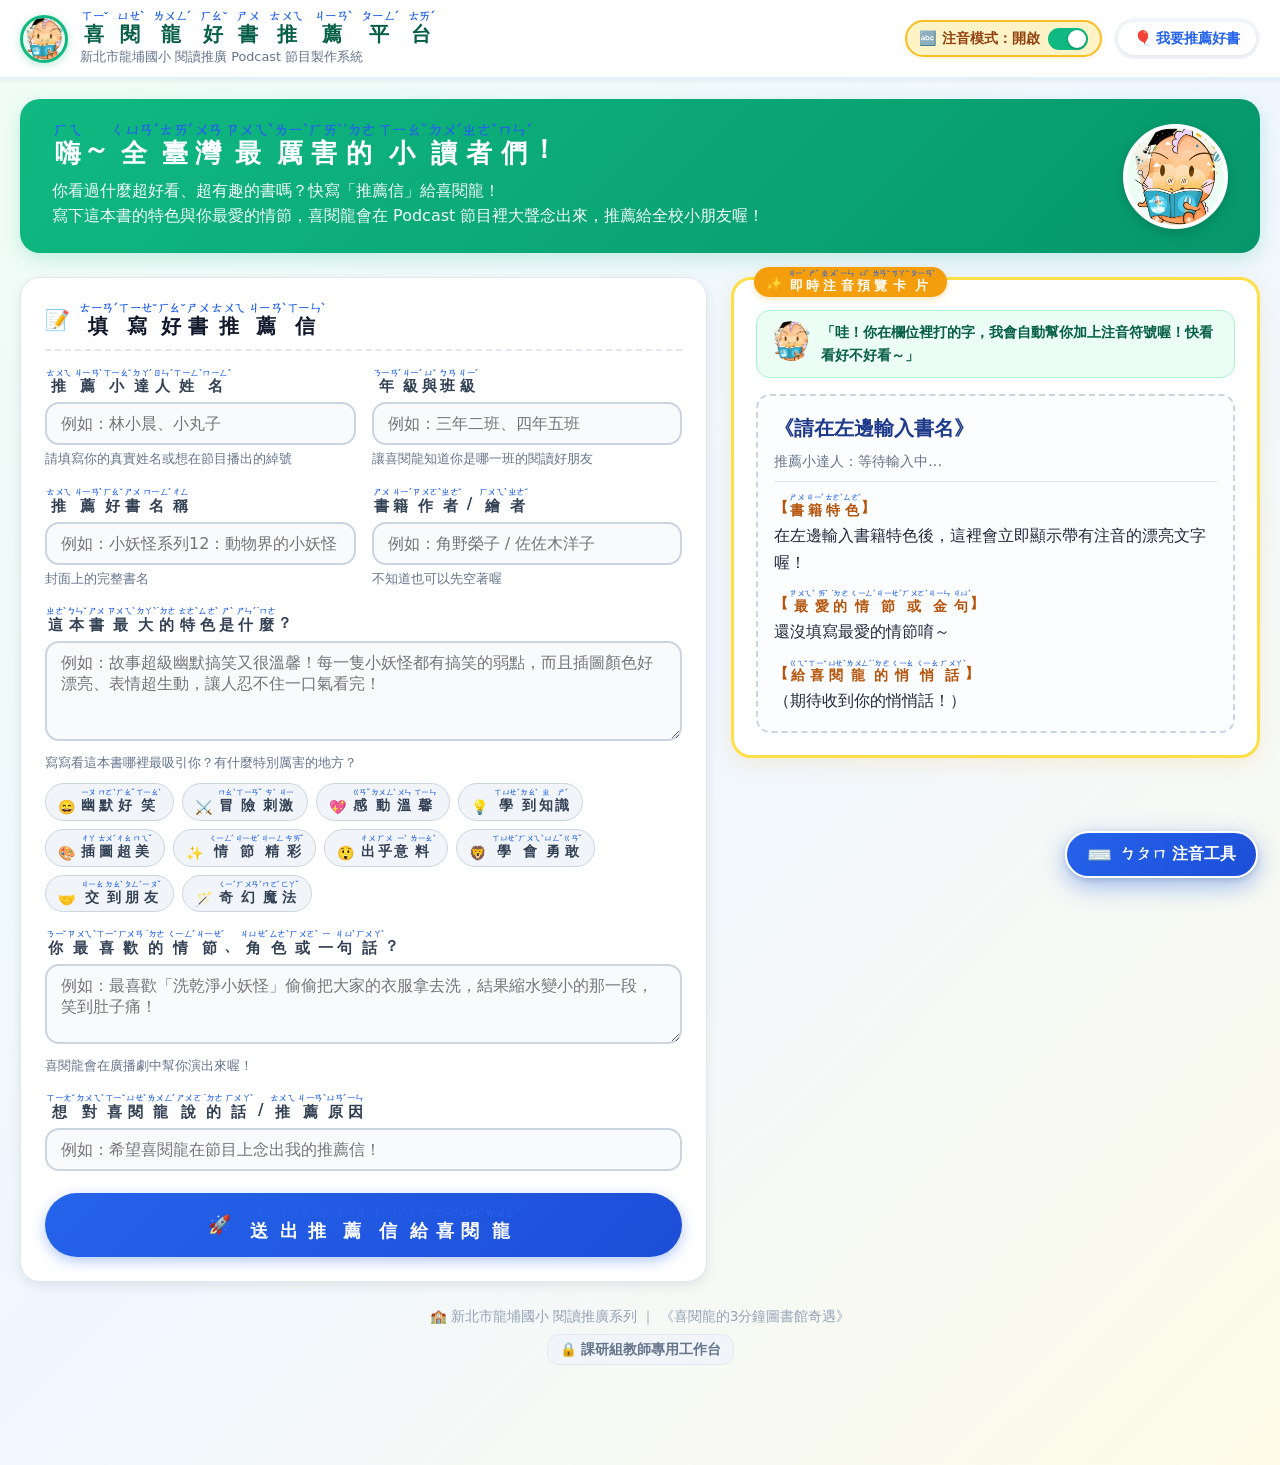
==== commit cac8c891: "Add files via upload" ====
--- a/index.html
+++ b/index.html
@@ -56,7 +56,7 @@
         <div class="hero-text">
           <h2 id="bannerHeading">嗨～全臺灣最厲害的小讀者們！</h2>
           <p id="bannerDesc">
-            你看過什麼超好看、超有趣的書嗎？快寫「推薦信」給喜閱龍和大樹哥哥！<br>
+            你看過什麼超好看、超有趣的書嗎？快寫「推薦信」給喜閱龍！<br>
             寫下這本書的特色與你最愛的情節，喜閱龍會在 Podcast 節目裡大聲念出來，推薦給全校小朋友喔！
           </p>
         </div>
@@ -132,15 +132,15 @@
                 你最喜歡的情節、角色或一句話？
               </label>
               <textarea id="favoriteQuote" class="textarea-field" style="min-height: 80px;" placeholder="例如：最喜歡「洗乾淨小妖怪」偷偷把大家的衣服拿去洗，結果縮水變小的那一段，笑到肚子痛！"></textarea>
-              <div class="form-hint" id="hintFavoriteQuote">喜閱龍和大樹哥哥會在廣播劇中幫你演出來喔！</div>
-            </div>
-
-            <!-- 想對喜閱龍與大樹哥哥說的話 -->
+              <div class="form-hint" id="hintFavoriteQuote">喜閱龍會在廣播劇中幫你演出來喔！</div>
+            </div>
+
+            <!-- 想對喜閱龍說的話 -->
             <div class="form-group">
               <label class="form-label" for="studentMessage" id="lblStudentMessage">
-                想對喜閱龍和大樹哥哥說的話 / 推薦原因
+                想對喜閱龍說的話 / 推薦原因
               </label>
-              <input type="text" id="studentMessage" class="input-field" placeholder="例如：希望喜閱龍在大樹哥哥的節目上念出我的推薦信！">
+              <input type="text" id="studentMessage" class="input-field" placeholder="例如：希望喜閱龍在節目上念出我的推薦信！">
             </div>
 
             <!-- 送出按鈕 -->
@@ -269,6 +269,6 @@
   <script src="lib/zhuyin-engine.js"></script>
   <script src="lib/docx.umd.js"></script>
   <script src="lib/FileSaver.min.js"></script>
-  <script src="js/app.js"></script>
+  <script src="js/app.js?v=20261111b"></script>
 </body>
 </html>
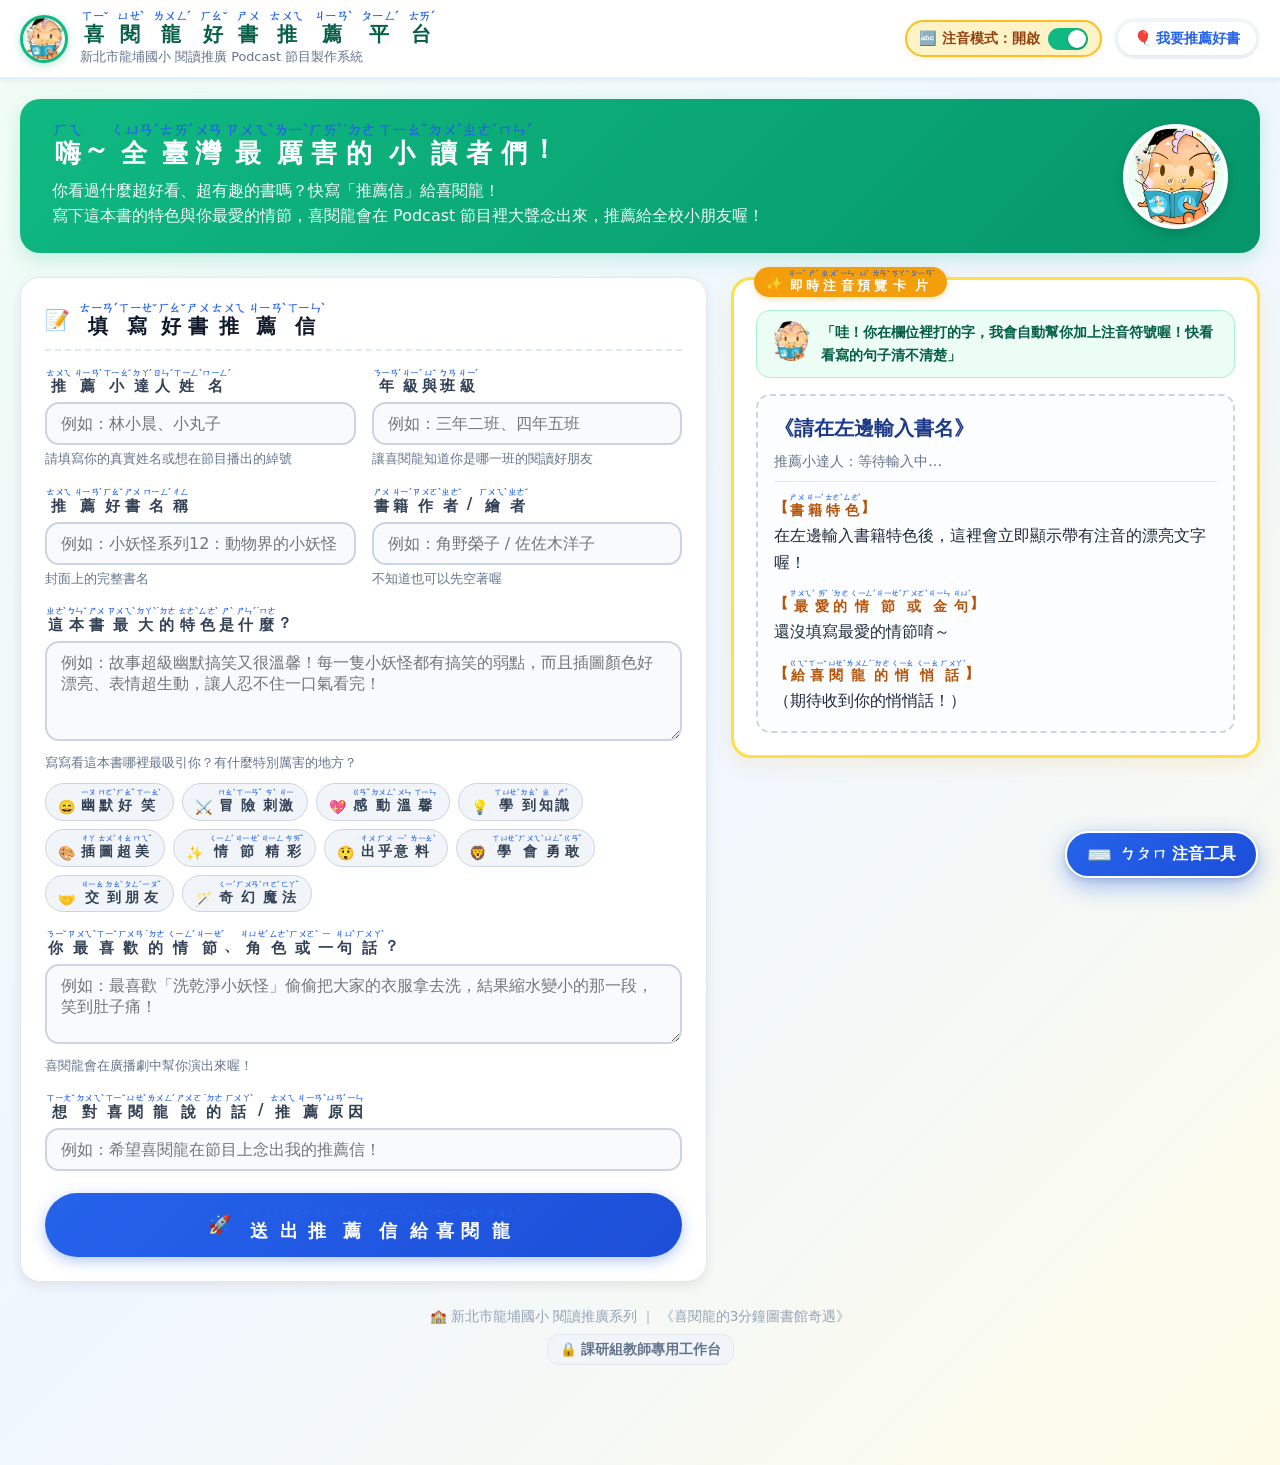
==== commit 5a4676ed: "Update index.html via Antigravity Sync" ====
--- a/index.html
+++ b/index.html
@@ -4,7 +4,7 @@
   <meta charset="UTF-8">
   <meta name="viewport" content="width=device-width, initial-scale=1.0">
   <title>喜閱龍的圖書館奇遇 - 國小好書推薦與 Podcast 講稿平台 (GitHub Pages 版)</title>
-  <link rel="stylesheet" href="css/style.css">
+  <link rel="stylesheet" href="css/style.css?v=20261111c">
   <link rel="icon" href="images/reading-dragon.png" type="image/png">
 </head>
 <body>
@@ -162,7 +162,7 @@
               <div class="preview-dragon-dialog">
                 <img src="images/reading-dragon.png" alt="喜閱龍" class="dialog-avatar">
                 <div class="dialog-bubble" id="dragonEncourageBubble">
-                  「哇！你在欄位裡打的字，我會自動幫你加上注音符號喔！快看看好不好看～」
+                  「哇！你在欄位裡打的字，我會自動幫你加上注音符號喔！快看看寫的句子清不清楚」
                 </div>
               </div>
 
@@ -269,6 +269,6 @@
   <script src="lib/zhuyin-engine.js"></script>
   <script src="lib/docx.umd.js"></script>
   <script src="lib/FileSaver.min.js"></script>
-  <script src="js/app.js?v=20261111b"></script>
+  <script src="js/app.js?v=20261112"></script>
 </body>
 </html>
--- a/css/style.css
+++ b/css/style.css
@@ -1190,6 +1190,30 @@
   color: #94a3b8;
 }
 
+.inbox-time-badge {
+  font-size: 0.74rem;
+  color: #475569;
+  background: #f1f5f9;
+  padding: 2px 7px;
+  border-radius: 6px;
+  border: 1px solid #e2e8f0;
+  display: inline-flex;
+  align-items: center;
+  gap: 3px;
+  font-weight: 600;
+  white-space: nowrap;
+}
+
+.inbox-card-actions {
+  margin-top: 10px;
+  padding-top: 8px;
+  border-top: 1px dashed #e2e8f0;
+  display: flex;
+  justify-content: space-between;
+  align-items: center;
+  gap: 8px;
+}
+
 .inbox-book {
   font-weight: 700;
   font-size: 1rem;
@@ -1299,6 +1323,20 @@
 
 .btn-action.purple:hover {
   background: #7c3aed;
+}
+
+.btn-action.danger {
+  background: #fee2e2;
+  color: #dc2626;
+  border: 1px solid #fca5a5;
+  padding: 4px 10px;
+  font-size: 0.8rem;
+}
+
+.btn-action.danger:hover {
+  background: #ef4444;
+  color: white;
+  border-color: #ef4444;
 }
 
 /* 對白行列表 */
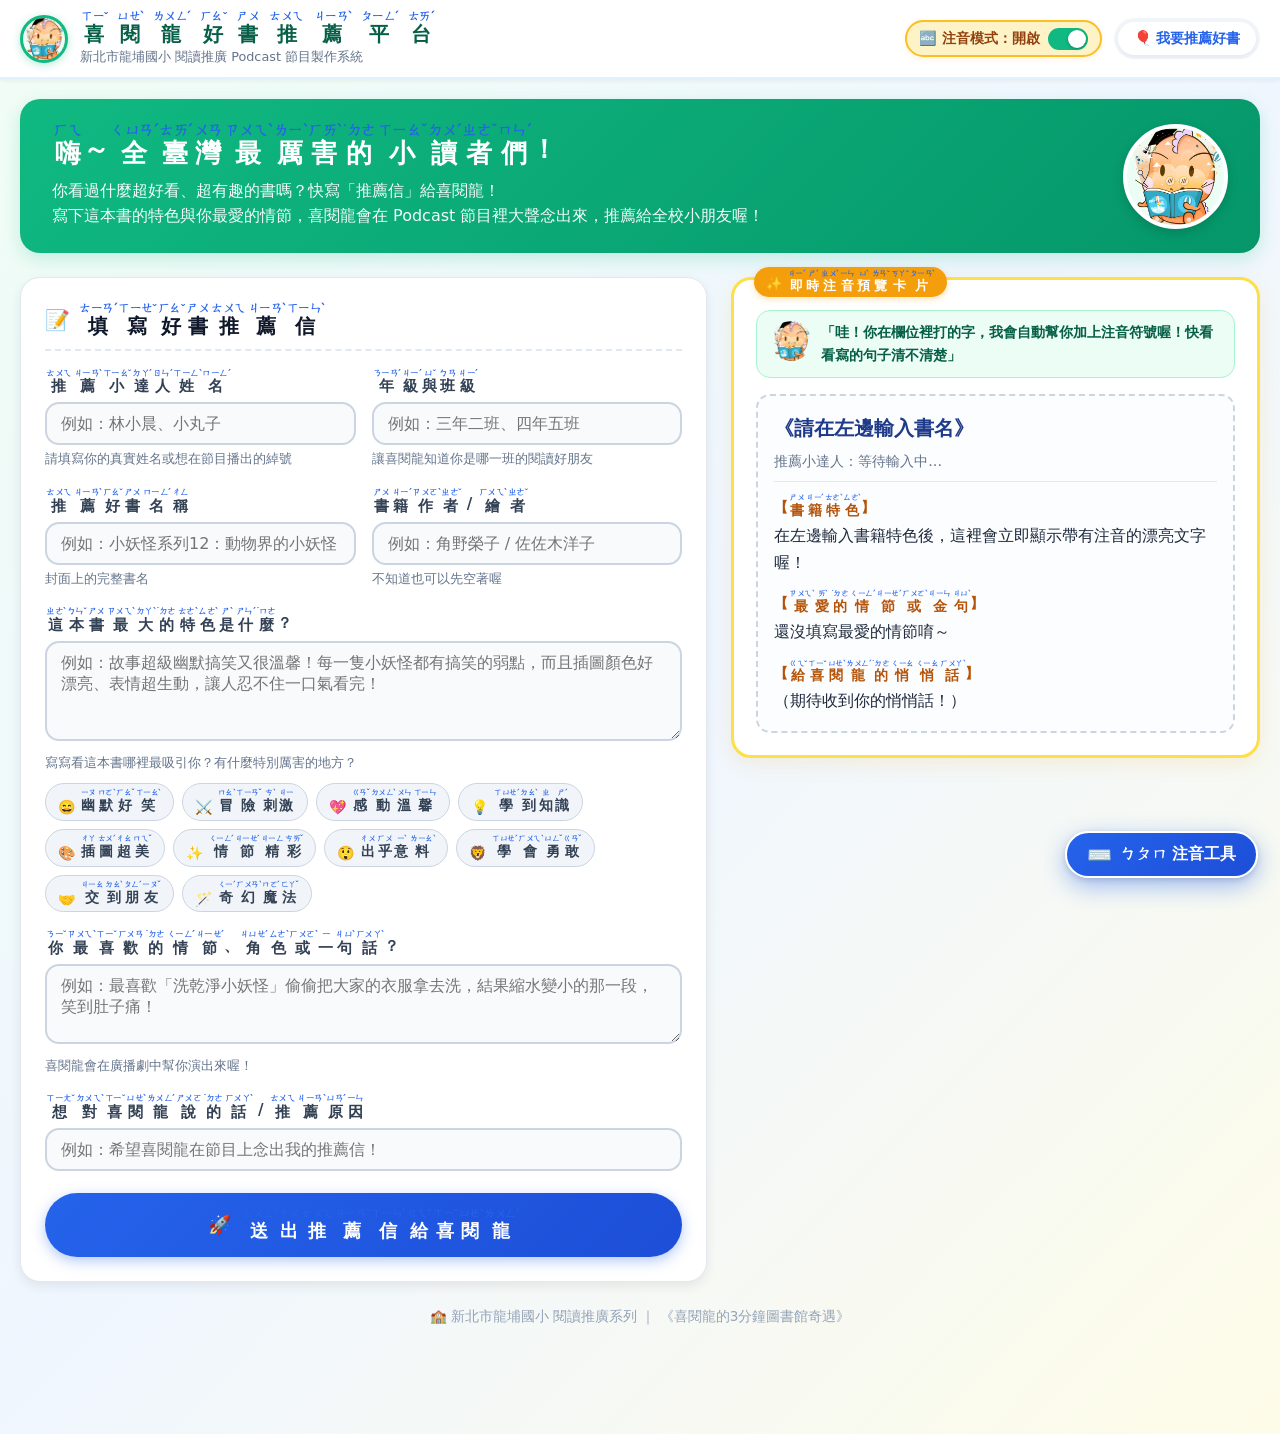
==== commit db38ff50: "Update index.html via Antigravity Sync" ====
--- a/index.html
+++ b/index.html
@@ -197,14 +197,9 @@
       </div>
     </section>
 
-          <!-- 頁尾宣告與教師工作台快速通道 -->
+    <!-- 頁尾宣告 -->
     <footer style="text-align: center; padding: 24px 10px 40px; color: #94a3b8; font-size: 0.85rem;">
       <p style="margin-bottom: 6px;">🏫 新北市龍埔國小 閱讀推廣系列 ｜ 《喜閱龍的3分鐘圖書館奇遇》</p>
-      <p>
-        <a href="teacher.html" style="color: #64748b; text-decoration: none; font-weight: 600; padding: 4px 12px; border-radius: 12px; background: #f1f5f9; border: 1px solid #e2e8f0; display: inline-flex; align-items: center; gap: 4px;">
-          <span>🔒</span> 課研組教師專用工作台
-        </a>
-      </p>
     </footer>
   </main>
 
